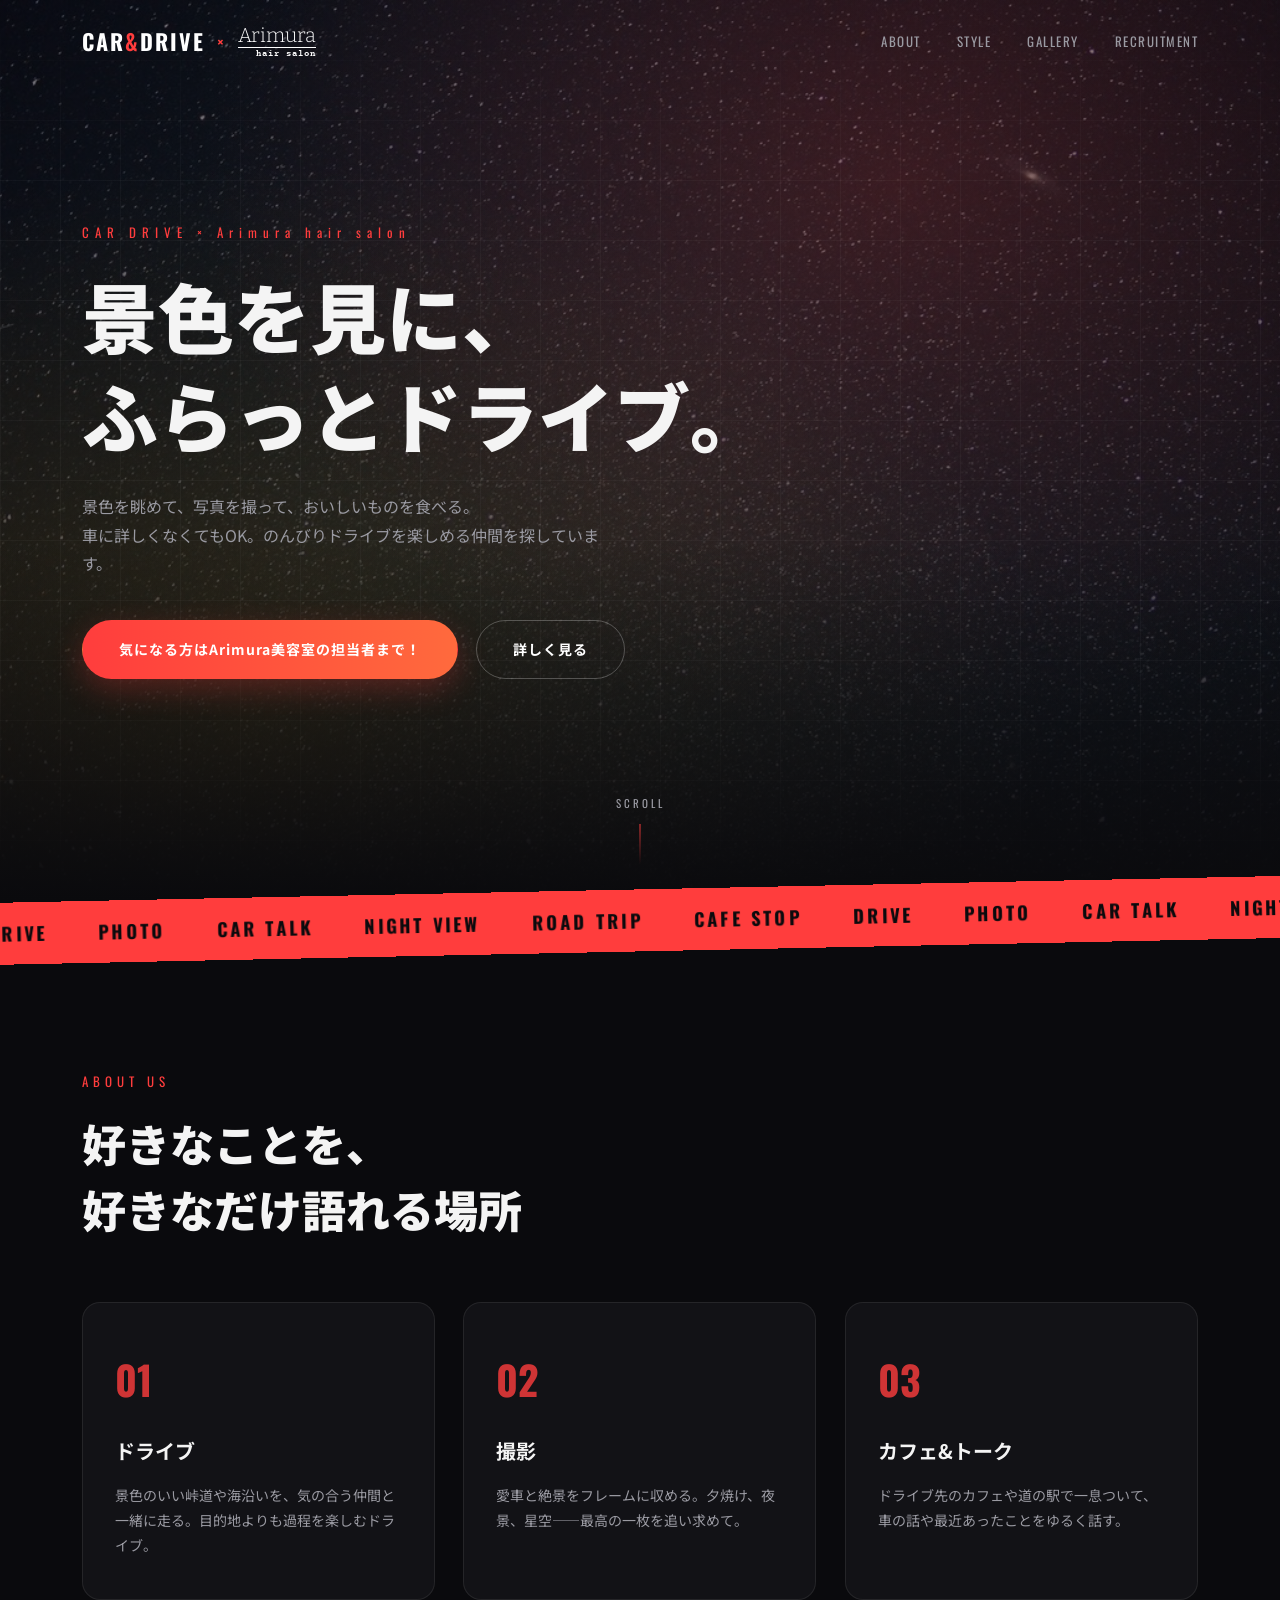
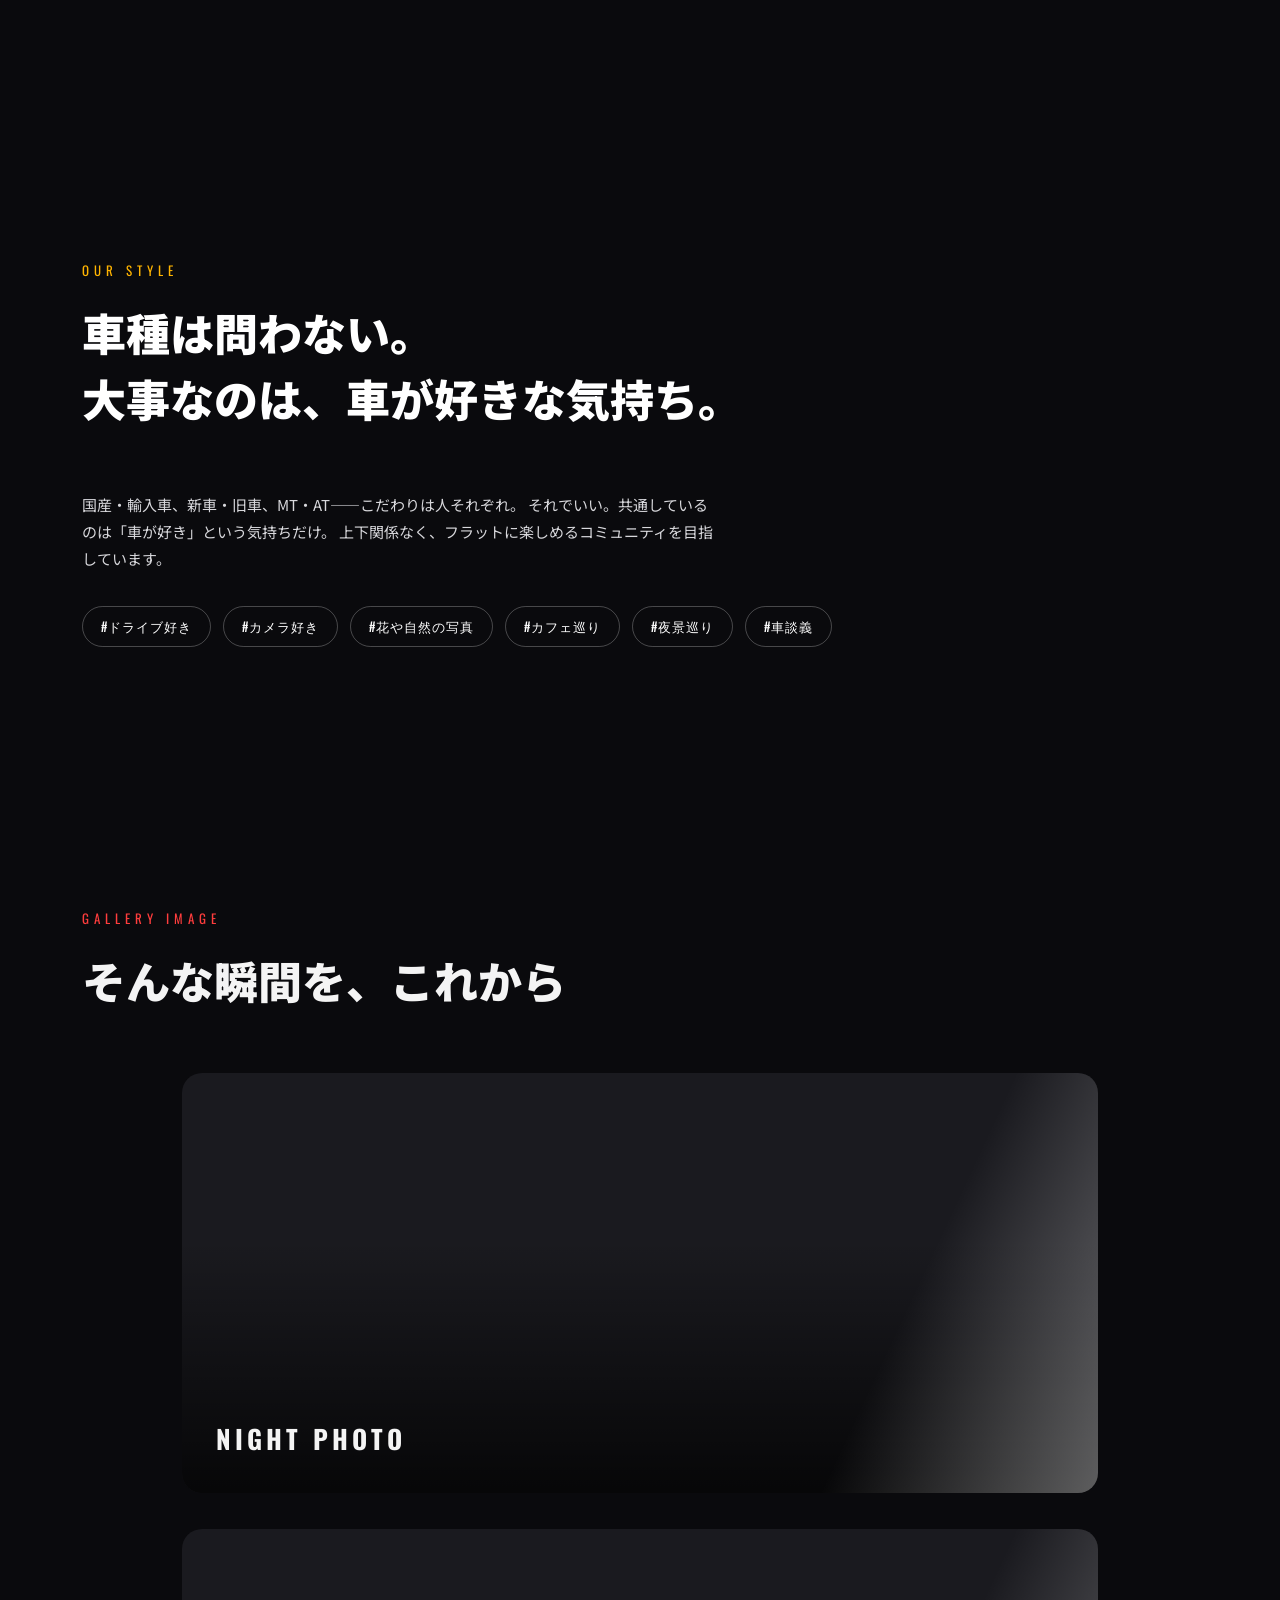
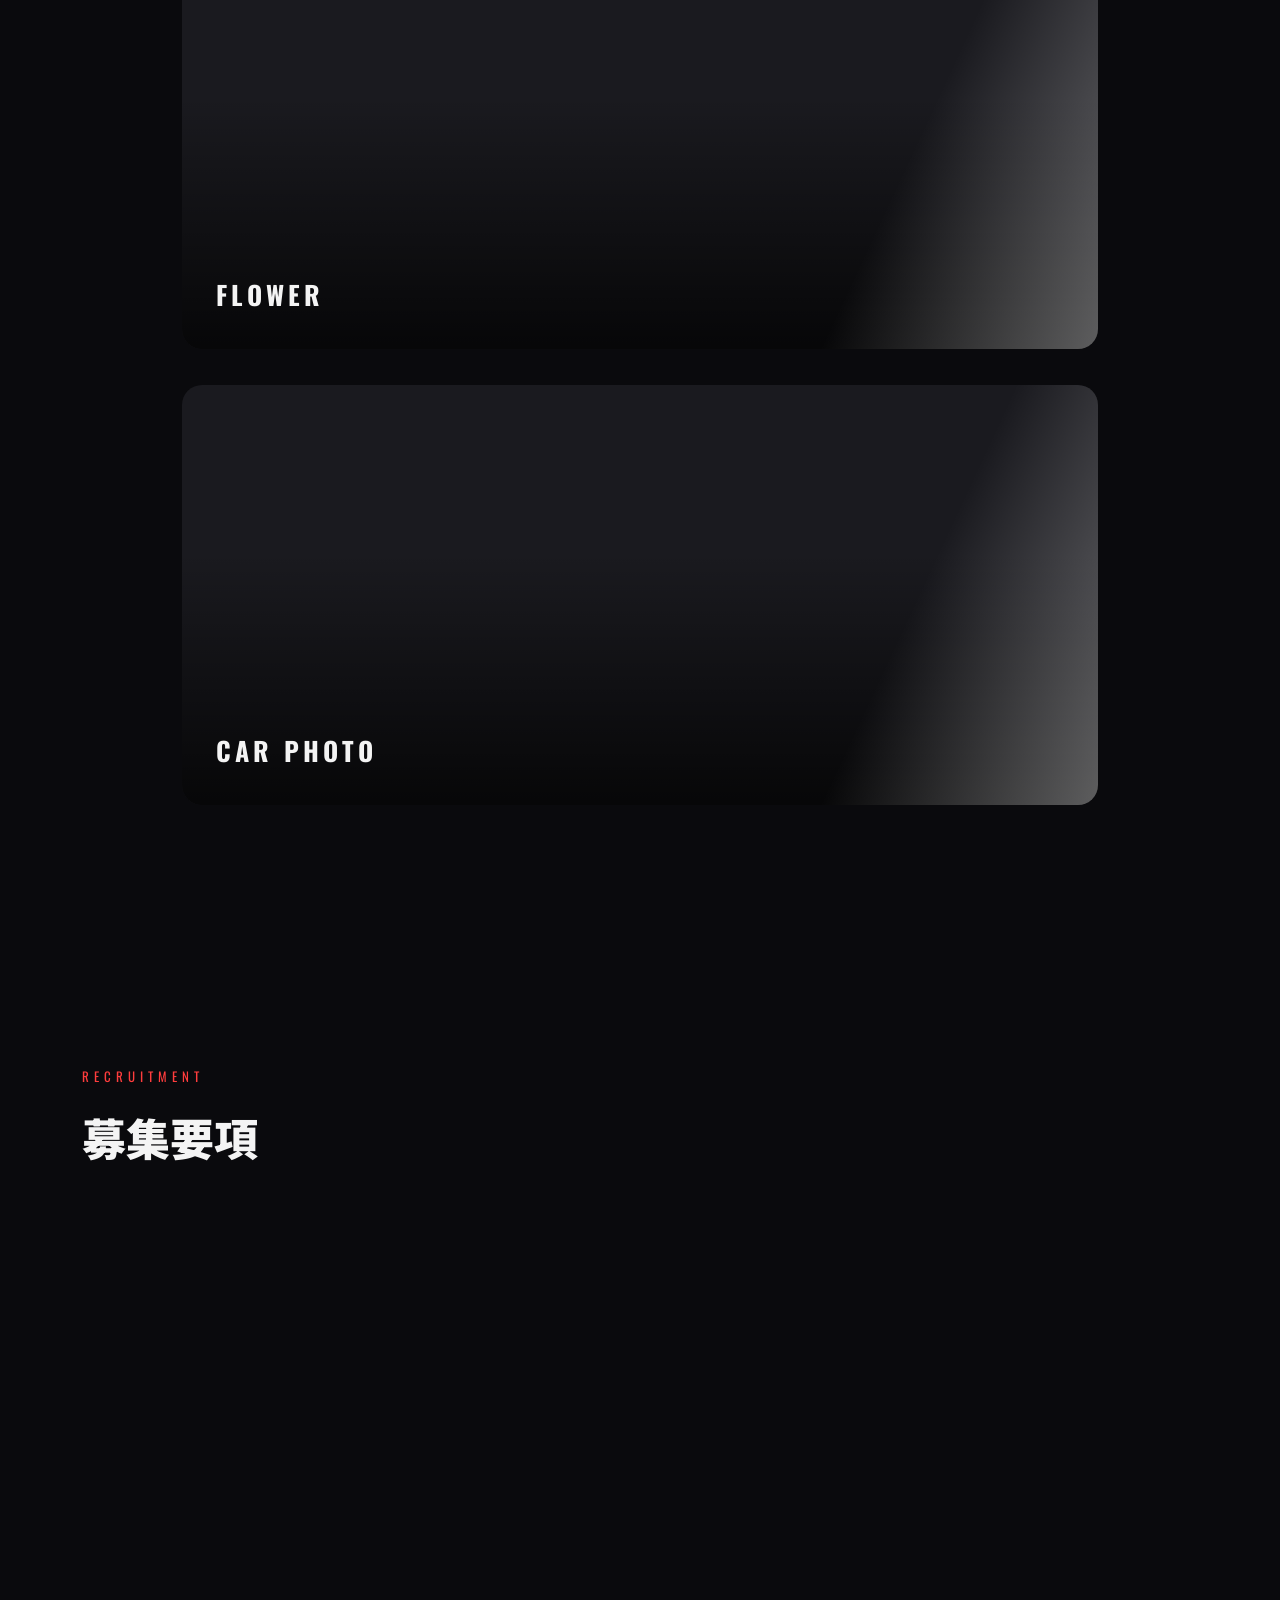
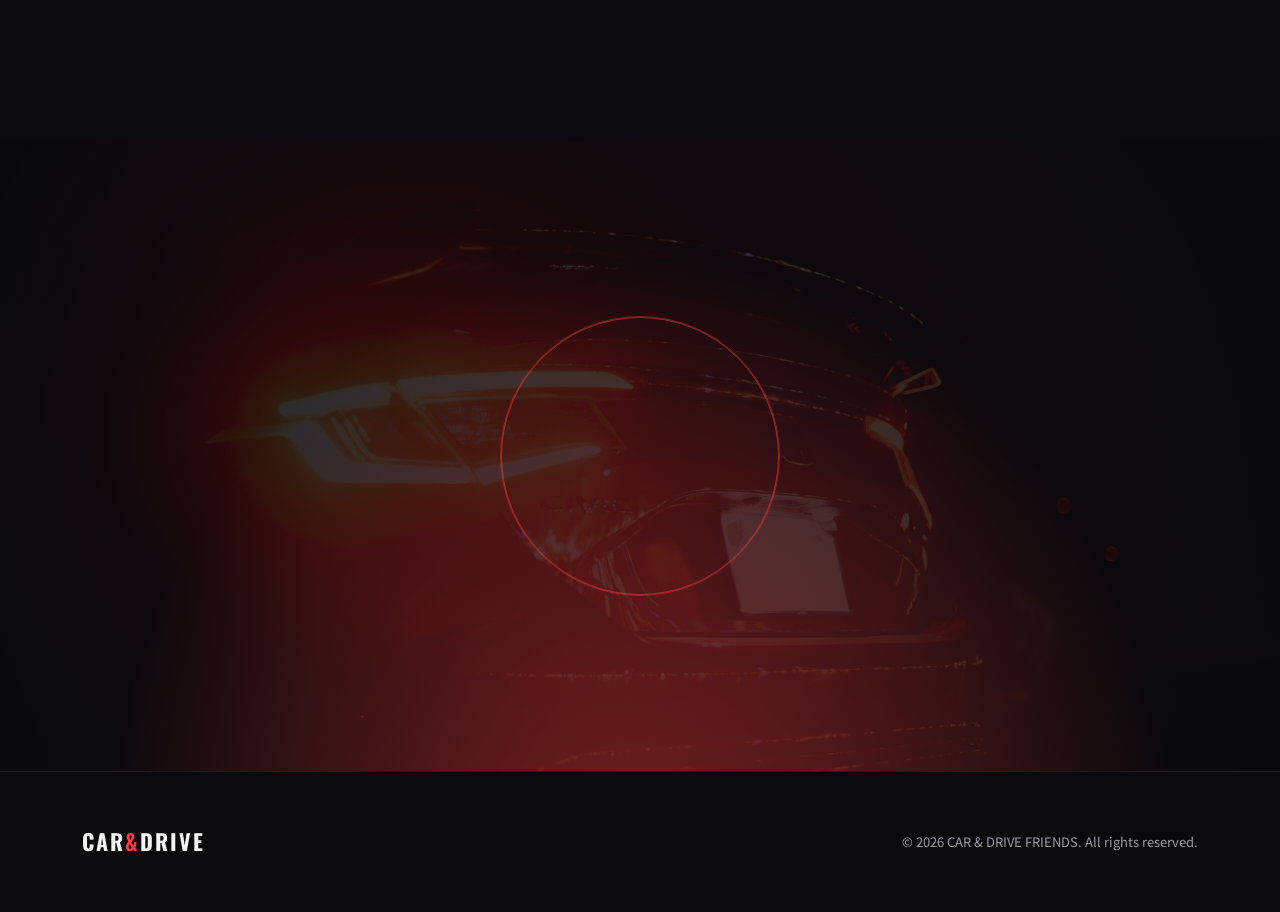
==== main.html @ ad67aaf5 "初回公開: 車好き・ドライブ好き募集サイト" ====
<!DOCTYPE html>
<html lang="ja">
<head>
<meta charset="UTF-8">
<meta name="viewport" content="width=device-width, initial-scale=1.0">
<title>CAR & DRIVE FRIENDS | 車好き・ドライブ好き募集</title>
<link rel="preconnect" href="https://fonts.googleapis.com">
<link href="https://fonts.googleapis.com/css2?family=Oswald:wght@400;600;700&family=Noto+Sans+JP:wght@400;500;700;900&family=Bitter:wght@300;400&family=Courier+Prime&display=swap" rel="stylesheet">
<link rel="stylesheet" href="style.css">
</head>
<body>

<!-- スクロール進捗バー -->
<div class="scroll-progress" id="scrollProgress"></div>

<!-- カーソルグロー -->
<div class="cursor-glow" id="cursorGlow"></div>

<!-- ローディング -->
<div class="loader" id="loader">
  <div class="collab">
    <div class="collab-car">CAR<span>&</span>DRIVE</div>
    <div class="collab-x">×</div>
    <div class="arimura-logo">
      <div class="arimura-name">Arimura</div>
      <div class="arimura-line"></div>
      <div class="arimura-sub">hair salon</div>
    </div>
  </div>
</div>

<!-- ヘッダー -->
<header class="header" id="header">
  <div class="header-inner">
    <a href="#top" class="logo header-logo">
      <span class="hl-car">CAR<span>&</span>DRIVE</span>
      <span class="hl-x">×</span>
      <span class="mini-arimura"><b>Arimura</b><i></i><em>hair salon</em></span>
    </a>
    <nav class="nav">
      <a href="#about">ABOUT</a>
      <a href="#style">STYLE</a>
      <a href="#gallery">GALLERY</a>
      <a href="#requirement">RECRUITMENT</a>
    </nav>
    <button class="burger" id="burger" aria-label="menu">
      <span></span><span></span><span></span>
    </button>
  </div>
</header>

<!-- モバイルメニュー -->
<div class="mobile-menu" id="mobileMenu">
  <a href="#about">ABOUT</a>
  <a href="#style">STYLE</a>
  <a href="#gallery">GALLERY</a>
  <a href="#requirement">RECRUITMENT</a>
</div>

<!-- ヒーロー -->
<section class="hero" id="top">
  <div class="hero-bg"></div>
  <div class="hero-overlay"></div>
  <div class="hero-grid"></div>
  <div class="hero-content">
    <p class="hero-kicker" data-aos>CAR DRIVE × Arimura hair salon</p>
    <h1 class="hero-title" data-aos>
      <span class="line"><span class="char">景</span><span class="char">色</span><span class="char">を</span><span class="char">見</span><span class="char">に</span><span class="char">、</span></span>
      <span class="line"><span class="char">ふ</span><span class="char">ら</span><span class="char">っ</span><span class="char">と</span><span class="char">ド</span><span class="char">ラ</span><span class="char">イ</span><span class="char">ブ</span><span class="char">。</span></span>
    </h1>
    <p class="hero-sub" data-aos>
      景色を眺めて、写真を撮って、おいしいものを食べる。<br>
      車に詳しくなくてもOK。のんびりドライブを楽しめる仲間を探しています。
    </p>
    <div class="hero-cta" data-aos>
      <a href="#contact" class="btn btn-primary">気になる方はArimura美容室の担当者まで！</a>
      <a href="#about" class="btn btn-outline">詳しく見る</a>
    </div>
  </div>
  <div class="scroll-down">
    <span>SCROLL</span>
    <div class="scroll-line"></div>
  </div>
</section>

<!-- マーキー -->
<div class="marquee">
  <div class="marquee-track">
    <span>DRIVE</span><span>PHOTO</span><span>CAR TALK</span><span>NIGHT VIEW</span><span>ROAD TRIP</span><span>CAFE STOP</span>
    <span>DRIVE</span><span>PHOTO</span><span>CAR TALK</span><span>NIGHT VIEW</span><span>ROAD TRIP</span><span>CAFE STOP</span>
  </div>
</div>

<!-- ABOUT -->
<section class="about" id="about">
  <div class="container">
    <p class="section-kicker" data-aos>ABOUT US</p>
    <h2 class="section-title" data-aos>好きなことを、<br>好きなだけ語れる場所</h2>
    <div class="about-grid">
      <div class="about-card" data-aos>
        <div class="about-num">01</div>
        <h3>ドライブ</h3>
        <p>景色のいい峠道や海沿いを、気の合う仲間と一緒に走る。目的地よりも過程を楽しむドライブ。</p>
      </div>
      <div class="about-card" data-aos>
        <div class="about-num">02</div>
        <h3>撮影</h3>
        <p>愛車と絶景をフレームに収める。夕焼け、夜景、星空——最高の一枚を追い求めて。</p>
      </div>
      <div class="about-card" data-aos>
        <div class="about-num">03</div>
        <h3>カフェ&トーク</h3>
        <p>ドライブ先のカフェや道の駅で一息ついて、車の話や最近あったことをゆるく話す。</p>
      </div>
    </div>
  </div>
</section>

<!-- STYLE / 動画風セクション -->
<section class="style-section" id="style">
  <div class="style-overlay"></div>
  <div class="container style-content">
    <p class="section-kicker light" data-aos>OUR STYLE</p>
    <h2 class="section-title light" data-aos>車種は問わない。<br>大事なのは、車が好きな気持ち。</h2>
    <p class="style-text" data-aos>
      国産・輸入車、新車・旧車、MT・AT——こだわりは人それぞれ。
      それでいい。共通しているのは「車が好き」という気持ちだけ。
      上下関係なく、フラットに楽しめるコミュニティを目指しています。
    </p>
    <div class="style-tags" data-aos>
      <span>#ドライブ好き</span>
      <span>#カメラ好き</span>
      <span>#花や自然の写真</span>
      <span>#カフェ巡り</span>
      <span>#夜景巡り</span>
      <span>#車談義</span>
    </div>
  </div>
</section>

<!-- GALLERY -->
<section class="gallery" id="gallery">
  <div class="container">
    <p class="section-kicker" data-aos>GALLERY IMAGE</p>
    <h2 class="section-title" data-aos>そんな瞬間を、これから</h2>
  </div>
  <div class="gallery-grid" id="galleryGrid">
    <div class="gallery-item g2 photo-slide" data-aos
      data-full-list="images/gallery-2-1.jpg,images/gallery-2-2.jpg,images/gallery-2-3.jpg,images/gallery-2-4.jpg,images/gallery-2-5.jpg,images/gallery-2-6.jpg,images/gallery-2-7.jpg,images/gallery-2-8.jpg">
      <div class="flower-slide-img" style="background-image:url('images/gallery-2-1.jpg')"></div>
      <div class="flower-slide-img" style="background-image:url('images/gallery-2-2.jpg')"></div>
      <div class="flower-slide-img" style="background-image:url('images/gallery-2-3.jpg')"></div>
      <div class="flower-slide-img" style="background-image:url('images/gallery-2-4.jpg')"></div>
      <div class="flower-slide-img" style="background-image:url('images/gallery-2-5.jpg')"></div>
      <div class="flower-slide-img" style="background-image:url('images/gallery-2-6.jpg')"></div>
      <div class="flower-slide-img" style="background-image:url('images/gallery-2-7.jpg')"></div>
      <div class="flower-slide-img" style="background-image:url('images/gallery-2-8.jpg')"></div>
      <div class="shine-sweep"></div>
      <span>NIGHT PHOTO</span>
      <em class="tap-hint">タップで拡大</em>
    </div>
    <div class="gallery-item g4 flower-slide" data-aos
      data-full-list="images/gallery-4-1.jpg,images/gallery-4-2.jpg,images/gallery-4-3.jpg,images/gallery-4-4.jpg,images/gallery-4-5.jpg,images/gallery-4-6.jpg,images/gallery-4-7.jpg,images/gallery-4-8.jpg">
      <div class="flower-slide-img" style="background-image:url('images/gallery-4-1.jpg')"></div>
      <div class="flower-slide-img" style="background-image:url('images/gallery-4-2.jpg')"></div>
      <div class="flower-slide-img" style="background-image:url('images/gallery-4-3.jpg')"></div>
      <div class="flower-slide-img" style="background-image:url('images/gallery-4-4.jpg')"></div>
      <div class="flower-slide-img" style="background-image:url('images/gallery-4-5.jpg')"></div>
      <div class="flower-slide-img" style="background-image:url('images/gallery-4-6.jpg')"></div>
      <div class="flower-slide-img" style="background-image:url('images/gallery-4-7.jpg')"></div>
      <div class="flower-slide-img" style="background-image:url('images/gallery-4-8.jpg')"></div>
      <div class="shine-sweep"></div>
      <span>FLOWER</span>
      <em class="tap-hint">タップで拡大</em>
    </div>
    <div class="gallery-item g7 photo-slide" data-aos
      data-full-list="images/gallery-7-1.jpg,images/gallery-7-2.jpg,images/gallery-7-3.jpg,images/gallery-7-4.jpg,images/gallery-7-5.jpg,images/gallery-7-6.jpg,images/gallery-7-7.jpg,images/gallery-7-8.jpg">
      <div class="flower-slide-img" style="background-image:url('images/gallery-7-1.jpg')"></div>
      <div class="flower-slide-img" style="background-image:url('images/gallery-7-2.jpg')"></div>
      <div class="flower-slide-img" style="background-image:url('images/gallery-7-3.jpg')"></div>
      <div class="flower-slide-img" style="background-image:url('images/gallery-7-4.jpg')"></div>
      <div class="flower-slide-img" style="background-image:url('images/gallery-7-5.jpg')"></div>
      <div class="flower-slide-img" style="background-image:url('images/gallery-7-6.jpg')"></div>
      <div class="flower-slide-img" style="background-image:url('images/gallery-7-7.jpg')"></div>
      <div class="flower-slide-img" style="background-image:url('images/gallery-7-8.jpg')"></div>
      <div class="shine-sweep"></div>
      <span>CAR PHOTO</span>
      <em class="tap-hint">タップで拡大</em>
    </div>
  </div>
</section>

<!-- ライトボックス -->
<div class="lightbox" id="lightbox">
  <button class="lightbox-close" id="lightboxClose" aria-label="閉じる">&times;</button>
  <button class="lightbox-nav lightbox-prev" id="lightboxPrev" aria-label="前へ">&#8249;</button>
  <img class="lightbox-img" id="lightboxImg" src="" alt="">
  <button class="lightbox-nav lightbox-next" id="lightboxNext" aria-label="次へ">&#8250;</button>
</div>

<!-- MEMBER / 募集要項 -->
<section class="requirement" id="requirement">
  <div class="container">
    <p class="section-kicker" data-aos>RECRUITMENT</p>
    <h2 class="section-title" data-aos>募集要項</h2>
    <div class="req-table" data-aos>
      <div class="req-row">
        <div class="req-label">対象</div>
        <div class="req-value">20代の男女（車好き・写真好き・ドライブ好き大歓迎）</div>
      </div>
      <div class="req-row">
        <div class="req-label">車種</div>
        <div class="req-value">不問。所有していない方の見学参加も歓迎</div>
      </div>
      <div class="req-row">
        <div class="req-label">活動内容</div>
        <div class="req-value">ドライブ / 撮影会 / カフェ巡り・オフ会 / 車談義</div>
      </div>
      <div class="req-row">
        <div class="req-label">頻度</div>
        <div class="req-value">月1〜2回程度（週末中心）</div>
      </div>
      <div class="req-row">
        <div class="req-label">条件</div>
        <div class="req-value">安全運転を心がけられる方 / マナーを守れる方</div>
      </div>
    </div>
  </div>
</section>

<!-- CONTACT -->
<section class="contact" id="contact">
  <div class="contact-glow-ring"></div>
  <div class="container contact-inner">
    <h2 class="contact-finale" data-aos>
      <span>一緒に</span><span class="shine">走り出そう</span>
    </h2>
    <p class="contact-sub" data-aos>ご応募・ご質問は、担当者までお気軽にご連絡ください。</p>
  </div>
</section>

<footer class="footer">
  <div class="container footer-inner">
    <a href="#top" class="logo">CAR<span>&</span>DRIVE</a>
    <p>&copy; 2026 CAR & DRIVE FRIENDS. All rights reserved.</p>
  </div>
</footer>

<a href="#top" class="to-top" id="toTop">↑</a>

<script src="script.js"></script>
</body>
</html>
---- style.css ----
/* =========================================
   CAR & CAMP FRIENDS - Stylish Recruitment Page
========================================= */
:root {
  --bg: #0a0a0d;
  --bg-soft: #121216;
  --accent: #ff3d3d;
  --accent2: #ffb400;
  --text: #f4f4f4;
  --text-dim: #9a9aa2;
  --line: rgba(255,255,255,0.08);
  --ff-en: 'Oswald', sans-serif;
  --ff-jp: 'Noto Sans JP', sans-serif;
}

* { margin: 0; padding: 0; box-sizing: border-box; }

html { scroll-behavior: smooth; }

body {
  background: var(--bg);
  color: var(--text);
  font-family: var(--ff-jp);
  line-height: 1.8;
  overflow-x: hidden;
}

a { text-decoration: none; color: inherit; }
ul { list-style: none; }

/* スクロール進捗バー */
.scroll-progress {
  position: fixed;
  top: 0; left: 0;
  height: 3px;
  width: 0%;
  background: linear-gradient(90deg, var(--accent), var(--accent2));
  z-index: 10000;
  transition: width .1s linear;
  box-shadow: 0 0 12px rgba(255,61,61,.7);
}

/* カーソル追従グロー */
.cursor-glow {
  position: fixed;
  top: 0; left: 0;
  width: 420px; height: 420px;
  border-radius: 50%;
  background: radial-gradient(circle, rgba(255,61,61,.12), transparent 70%);
  transform: translate(-50%, -50%);
  pointer-events: none;
  z-index: 1;
  transition: opacity .3s ease;
  opacity: 0;
}
.cursor-glow.active { opacity: 1; }
@media (hover: none), (max-width: 760px) { .cursor-glow { display: none; } }

.container {
  max-width: 1180px;
  margin: 0 auto;
  padding: 0 32px;
}

/* ===== LOADER ===== */
.loader {
  position: fixed;
  inset: 0;
  background: var(--bg);
  z-index: 9999;
  display: flex;
  align-items: center;
  justify-content: center;
  transition: opacity .6s ease, visibility .6s ease;
}
.loader.hide { opacity: 0; visibility: hidden; }
.loader-text {
  font-family: var(--ff-en);
  font-size: 14px;
  letter-spacing: 6px;
  color: var(--accent);
  animation: pulse 1s infinite ease-in-out;
}
@keyframes pulse { 50% { opacity: .3; } }

/* ===== COLLAB LOADER / Arimura LOGO ===== */
.collab {
  display: flex;
  flex-direction: column;
  align-items: center;
  gap: 18px;
  text-align: center;
}
.collab-car {
  font-family: var(--ff-en);
  font-weight: 700;
  font-size: clamp(22px, 5vw, 34px);
  letter-spacing: 8px;
  color: #fff;
  opacity: 0;
  animation: collabIn .9s .2s forwards ease-out;
}
.collab-car span { color: var(--accent); margin: 0 4px; }
.collab-x {
  font-family: var(--ff-en);
  font-size: 28px;
  color: var(--accent);
  opacity: 0;
  transform: rotate(-90deg);
  animation: collabX .8s .8s forwards ease-out;
}
.arimura-logo {
  display: inline-block;
  color: #fff;
  opacity: 0;
  animation: collabIn 1s 1.3s forwards ease-out;
}
.arimura-name {
  font-family: 'Bitter', 'Rockwell', Georgia, serif;
  font-weight: 300;
  font-size: clamp(56px, 13vw, 104px);
  line-height: 1;
  letter-spacing: 1px;
  text-align: left;
}
.arimura-line {
  height: 3px;
  background: #fff;
  margin: 8px 0 6px;
  transform-origin: left;
  transform: scaleX(0);
  animation: lineGrow .8s 1.8s forwards ease-out;
}
.arimura-sub {
  font-family: 'Courier Prime', 'Courier New', monospace;
  font-size: clamp(20px, 5vw, 38px);
  letter-spacing: 3px;
  text-align: right;
  padding-right: 4px;
}
@keyframes collabIn { from { opacity: 0; transform: translateY(14px); } to { opacity: 1; transform: none; } }
@keyframes collabX { to { opacity: 1; transform: rotate(0); } }
@keyframes lineGrow { to { transform: scaleX(1); } }

/* ===== HEADER LOGO (collab) ===== */
.header-logo { display: flex; align-items: center; gap: 12px; }
.header-logo .hl-car { color: #fff; }
.header-logo .hl-car span { color: var(--accent); }
.header-logo .mini-arimura { color: #fff; }
.hl-x { color: var(--accent); font-size: 14px; }
.mini-arimura {
  display: inline-flex;
  flex-direction: column;
  color: #fff;
  line-height: 1;
}
.mini-arimura b {
  font-family: 'Bitter', Georgia, serif;
  font-weight: 300;
  font-size: 20px;
  letter-spacing: 0;
}
.mini-arimura i { display: block; height: 1px; background: #fff; margin: 2px 0; }
.mini-arimura em {
  font-family: 'Courier Prime', 'Courier New', monospace;
  font-style: normal;
  font-size: 9px;
  letter-spacing: 1px;
  text-align: right;
}
@media (max-width: 480px) {
  .header-logo { gap: 8px; }
  .hl-car { font-size: 16px; }
  .mini-arimura b { font-size: 16px; }
  .mini-arimura em { font-size: 7px; }
}

/* ===== HEADER ===== */
.header {
  position: fixed;
  top: 0; left: 0; right: 0;
  z-index: 100;
  padding: 22px 0;
  transition: background .4s ease, padding .4s ease, backdrop-filter .4s ease;
}
.header.scrolled {
  background: rgba(10,10,13,0.85);
  backdrop-filter: blur(10px);
  padding: 14px 0;
  border-bottom: 1px solid var(--line);
}
.header-inner {
  max-width: 1180px;
  margin: 0 auto;
  padding: 0 32px;
  display: flex;
  align-items: center;
  justify-content: space-between;
}
.logo {
  font-family: var(--ff-en);
  font-weight: 700;
  font-size: 22px;
  letter-spacing: 2px;
}
.logo span { color: var(--accent); }

.nav { display: flex; align-items: center; gap: 36px; }
.nav a {
  font-size: 13px;
  font-family: var(--ff-en);
  letter-spacing: 1.5px;
  color: var(--text-dim);
  position: relative;
  transition: color .3s;
}
.nav a:not(.nav-cta)::after {
  content: '';
  position: absolute;
  left: 0; bottom: -6px;
  width: 0; height: 1px;
  background: var(--accent);
  transition: width .3s;
}
.nav a:not(.nav-cta):hover { color: var(--text); }
.nav a:not(.nav-cta):hover::after { width: 100%; }

.nav-cta {
  background: var(--accent);
  color: #fff !important;
  padding: 10px 22px;
  border-radius: 30px;
  font-weight: 600;
  transition: transform .3s, box-shadow .3s;
}
.nav-cta:hover { transform: translateY(-2px); box-shadow: 0 8px 20px rgba(255,61,61,.4); }

.burger { display: none; flex-direction: column; gap: 5px; background: none; border: none; cursor: pointer; z-index: 200; }
.burger span { width: 26px; height: 2px; background: #fff; transition: .3s; }
.burger.active span:nth-child(1){ transform: translateY(7px) rotate(45deg); }
.burger.active span:nth-child(2){ opacity: 0; }
.burger.active span:nth-child(3){ transform: translateY(-7px) rotate(-45deg); }

.mobile-menu {
  position: fixed;
  top: 0; right: -100%;
  width: 78%; max-width: 340px; height: 100vh;
  background: #0e0e12;
  z-index: 150;
  display: flex; flex-direction: column;
  align-items: flex-start;
  justify-content: center;
  gap: 28px;
  padding: 0 40px;
  transition: right .45s cubic-bezier(.77,0,.18,1);
  border-left: 1px solid var(--line);
}
.mobile-menu.open { right: 0; }
.mobile-menu a { font-family: var(--ff-en); font-size: 18px; letter-spacing: 2px; color: var(--text-dim); }
.mobile-menu .nav-cta { background: var(--accent); color: #fff; padding: 12px 24px; border-radius: 30px; }

/* ===== HERO ===== */
.hero {
  position: relative;
  min-height: 100vh;
  display: flex;
  align-items: center;
  overflow: hidden;
}
.hero-bg {
  position: absolute; inset: 0;
  background-image:
    radial-gradient(ellipse at 70% 20%, rgba(255,61,61,.18), transparent 55%),
    radial-gradient(ellipse at 20% 80%, rgba(255,180,0,.12), transparent 55%),
    linear-gradient(180deg, rgba(10,10,13,.55) 0%, rgba(17,17,20,.75) 100%),
    url('images/hero-stars.jpg');
  background-repeat: no-repeat;
  background-size: cover, cover, cover, cover;
  background-position: center, center, center, center;
}
.hero-grid {
  position: absolute; inset: 0;
  background-image:
    linear-gradient(rgba(255,255,255,.03) 1px, transparent 1px),
    linear-gradient(90deg, rgba(255,255,255,.03) 1px, transparent 1px);
  background-size: 60px 60px;
  mask-image: linear-gradient(180deg, transparent, #000 20%, #000 70%, transparent);
}
.hero-overlay {
  position: absolute; bottom: 0; left: 0; right: 0; height: 40%;
  background: linear-gradient(0deg, var(--bg), transparent);
}
.hero-content {
  position: relative; z-index: 2;
  max-width: 1180px; margin: 0 auto; padding: 0 32px;
  width: 100%;
}
.hero-kicker {
  font-family: var(--ff-en);
  color: var(--accent);
  letter-spacing: 6px;
  font-size: 13px;
  margin-bottom: 22px;
}
.hero-title {
  font-size: clamp(38px, 6vw, 76px);
  font-weight: 900;
  line-height: 1.3;
  margin-bottom: 28px;
}
.hero-title .line { display: block; overflow: hidden; }
.hero-title .char {
  display: inline-block;
  opacity: 0;
  transform: translateY(60px) rotate(6deg);
  animation: charIn .7s cubic-bezier(.2,.9,.25,1) forwards;
}
@keyframes charIn { to { opacity: 1; transform: translateY(0) rotate(0); } }
.hero-sub {
  color: var(--text-dim);
  font-size: 16px;
  max-width: 520px;
  margin-bottom: 42px;
}
.hero-cta { display: flex; gap: 18px; flex-wrap: wrap; }

.btn {
  position: relative;
  overflow: hidden;
  display: inline-flex;
  align-items: center;
  justify-content: center;
  padding: 16px 36px;
  border-radius: 40px;
  font-weight: 700;
  font-size: 14px;
  letter-spacing: 1px;
  transition: transform .3s, box-shadow .3s, background .3s, color .3s;
  border: 1px solid transparent;
  cursor: pointer;
}
.btn::before {
  content: '';
  position: absolute;
  top: 0; left: -120%;
  width: 60%; height: 100%;
  background: linear-gradient(120deg, transparent, rgba(255,255,255,.5), transparent);
  transform: skewX(-20deg);
  transition: left .6s ease;
}
.btn:hover::before { left: 140%; }
.btn-primary {
  background: linear-gradient(90deg, var(--accent), #ff6a3d);
  color: #fff;
  box-shadow: 0 10px 30px rgba(255,61,61,.25);
}
.btn-primary:hover { transform: translateY(-3px); box-shadow: 0 14px 34px rgba(255,61,61,.4); }
.btn-outline {
  border-color: rgba(255,255,255,.25);
  color: #fff;
}
.btn-outline:hover { background: rgba(255,255,255,.08); transform: translateY(-3px); }

.scroll-down {
  position: absolute; bottom: 36px; left: 50%; transform: translateX(-50%);
  display: flex; flex-direction: column; align-items: center; gap: 10px;
  color: var(--text-dim);
  font-family: var(--ff-en); font-size: 11px; letter-spacing: 3px;
}
.scroll-line { width: 1px; height: 40px; background: linear-gradient(180deg, var(--accent), transparent); animation: scrollMove 1.6s infinite; }
@keyframes scrollMove { 0%{ transform: scaleY(0); transform-origin: top;} 50%{ transform: scaleY(1); transform-origin: top;} 51%{transform-origin: bottom;} 100%{ transform: scaleY(0); transform-origin: bottom;} }

/* ===== MARQUEE ===== */
.marquee {
  background: var(--accent);
  padding: 14px 0;
  overflow: hidden;
  white-space: nowrap;
  transform: rotate(-1.2deg) scale(1.02);
  margin: -10px 0;
  position: relative;
  z-index: 3;
}
.marquee-track { display: inline-flex; gap: 50px; animation: marquee 22s linear infinite; }
.marquee-track span {
  font-family: var(--ff-en);
  font-weight: 700;
  font-size: 18px;
  letter-spacing: 3px;
  color: #0a0a0d;
}
@keyframes marquee { from { transform: translateX(0);} to { transform: translateX(-50%);} }

/* ===== SECTION COMMON ===== */
section { padding: 130px 0; position: relative; }
.section-kicker {
  font-family: var(--ff-en);
  color: var(--accent);
  letter-spacing: 5px;
  font-size: 13px;
  margin-bottom: 16px;
}
.section-kicker.light { color: var(--accent2); }
.section-title {
  position: relative;
  display: inline-block;
  font-size: clamp(28px, 4vw, 44px);
  font-weight: 900;
  margin-bottom: 60px;
  line-height: 1.5;
}
.section-title::after {
  content: '';
  position: absolute;
  left: 0; bottom: 8px;
  height: 4px;
  width: 100%;
  background: linear-gradient(90deg, var(--accent), var(--accent2));
  transform: scaleX(0);
  transform-origin: left;
  transition: transform 1s cubic-bezier(.2,.8,.2,1);
}
[data-aos].aos-in .section-title::after { transform: scaleX(1); }
.section-title.light { color: #fff; }

/* ===== ABOUT ===== */
.about {
  position: relative;
  background-image:
    linear-gradient(180deg, rgba(10,10,13,.88) 0%, rgba(10,10,13,.94) 100%),
    url('images/about-bg.jpg');
  background-size: cover;
  background-position: center;
  background-attachment: fixed;
}
@media (max-width: 900px) {
  .about { background-attachment: scroll; }
}
.about-grid {
  display: grid;
  grid-template-columns: repeat(3, 1fr);
  gap: 28px;
}
.about-card {
  background: var(--bg-soft);
  border: 1px solid var(--line);
  border-radius: 18px;
  padding: 40px 32px;
  transition: transform .4s ease, border-color .4s ease, box-shadow .4s ease;
  transform: perspective(800px) rotateX(var(--ry, 0deg)) rotateY(var(--rx, 0deg));
  will-change: transform;
}
.about-card:hover {
  border-color: var(--accent);
  box-shadow: 0 20px 50px rgba(255,61,61,.18);
}
.about-num {
  font-family: var(--ff-en);
  font-size: 40px;
  font-weight: 700;
  color: var(--accent);
  margin-bottom: 18px;
  opacity: .8;
}
.about-card h3 { font-size: 20px; margin-bottom: 14px; }
.about-card p { color: var(--text-dim); font-size: 14px; }

/* ===== STYLE SECTION ===== */
.style-section {
  background:
    linear-gradient(rgba(10,10,13,.75), rgba(10,10,13,.9)),
    url('images/style-bg.jpg');
  background-size: cover;
  background-position: center;
  background-attachment: fixed;
  color: #fff;
}
@media (max-width: 900px) {
  .style-section { background-attachment: scroll; }
}
.style-text { max-width: 640px; color: #d8d8dc; font-size: 15px; margin-bottom: 34px; }
.style-tags { display: flex; flex-wrap: wrap; gap: 12px; }
.style-tags span {
  border: 1px solid rgba(255,255,255,.25);
  padding: 8px 18px;
  border-radius: 30px;
  font-size: 13px;
  font-family: var(--ff-en);
  letter-spacing: 1px;
}

/* ===== GALLERY ===== */
.gallery-grid {
  display: flex;
  flex-direction: column;
  gap: 36px;
  max-width: 980px;
  margin: 0 auto;
  padding: 0 32px;
}
.gallery-item {
  position: relative;
  border-radius: 20px;
  overflow: hidden;
  display: flex;
  align-items: flex-end;
  padding: 30px 34px;
  background-size: cover;
  background-position: center;
  height: 420px;
  cursor: pointer;
  opacity: 0;
  transform: translateY(60px) scale(.94);
  filter: blur(6px);
  transition: transform 1s cubic-bezier(.2,.8,.2,1), opacity 1s ease, filter 1s ease, box-shadow .5s ease;
  box-shadow: 0 0 0 rgba(255,61,61,0);
}
.gallery-item.aos-in {
  opacity: 1;
  transform: translateY(0) scale(1);
  filter: blur(0);
}
.gallery-item:hover {
  box-shadow: 0 25px 60px rgba(255,61,61,.35);
}
.gallery-item:hover .flower-slide-img,
.gallery-item:hover .gallery-item-bg { transform: scale(1.08); }

/* 回転するグラデーション枘 */
.gallery-item::before {
  content: '';
  position: absolute;
  inset: -2px;
  z-index: 0;
  border-radius: 20px;
  padding: 2px;
  background: conic-gradient(from 0deg, var(--accent), var(--accent2), transparent 40%, var(--accent));
  -webkit-mask: linear-gradient(#000 0 0) content-box, linear-gradient(#000 0 0);
  mask: linear-gradient(#000 0 0) content-box, linear-gradient(#000 0 0);
  -webkit-mask-composite: xor;
  mask-composite: exclude;
  opacity: 0;
  transition: opacity .5s ease;
  animation: rotateBorder 6s linear infinite;
}
.gallery-item:hover::before { opacity: 1; }
@keyframes rotateBorder { to { --a: 360deg; transform: rotate(360deg); } }

/* シャインスイープ */
.gallery-item .shine-sweep {
  position: absolute; inset: 0;
  z-index: 2;
  background: linear-gradient(115deg, transparent 40%, rgba(255,255,255,.35) 50%, transparent 60%);
  background-size: 250% 250%;
  background-position: -150% -150%;
  pointer-events: none;
  transition: background-position 1s ease;
}
.gallery-item:hover .shine-sweep { background-position: 150% 150%; }

.tap-hint {
  position: absolute;
  top: 22px; right: 26px;
  z-index: 3;
  font-style: normal;
  font-family: var(--ff-en);
  font-size: 12px;
  letter-spacing: 1px;
  color: #fff;
  background: rgba(0,0,0,.45);
  border: 1px solid rgba(255,255,255,.3);
  padding: 6px 14px;
  border-radius: 20px;
  opacity: 0;
  transform: translateY(-6px);
  transition: opacity .3s ease, transform .3s ease;
  animation: hintPulse 2s ease-in-out infinite;
}
.gallery-item:hover .tap-hint { opacity: 1; transform: none; }
@media (hover: none) {
  .tap-hint { opacity: 1; transform: none; }
}
@keyframes hintPulse { 50% { box-shadow: 0 0 14px rgba(255,61,61,.6); } }
.gallery-item span {
  position: relative; z-index: 3;
  font-family: var(--ff-en);
  letter-spacing: 4px;
  font-size: 26px;
  font-weight: 700;
  transition: transform .4s ease;
}
.gallery-item:hover span { transform: translateX(8px); }
/* 花・ドライブ・車写真などのオートスライド共通スタイル (g2, g4, g7) */
.flower-slide, .photo-slide { background: #1a1a1f; }
.flower-slide::after, .photo-slide::after {
  content: '';
  position: absolute; inset: 0; z-index: 1;
  background: linear-gradient(180deg, transparent 40%, rgba(0,0,0,.75));
}
.flower-slide-img {
  position: absolute; inset: 0;
  background-size: cover;
  background-position: center;
  opacity: 0;
  animation: flowerFade 40s infinite, kenBurns 40s infinite;
  transition: transform .8s ease;
}
.flower-slide-img:nth-child(1) { animation-delay: 0s; }
.flower-slide-img:nth-child(2) { animation-delay: 5s; }
.flower-slide-img:nth-child(3) { animation-delay: 10s; }
.flower-slide-img:nth-child(4) { animation-delay: 15s; }
.flower-slide-img:nth-child(5) { animation-delay: 20s; }
.flower-slide-img:nth-child(6) { animation-delay: 25s; }
.flower-slide-img:nth-child(7) { animation-delay: 30s; }
.flower-slide-img:nth-child(8) { animation-delay: 35s; }
@keyframes flowerFade {
  0% { opacity: 0; }
  2% { opacity: 1; }
  10% { opacity: 1; }
  12.5% { opacity: 0; }
  100% { opacity: 0; }
}
@keyframes kenBurns {
  0% { transform: scale(1); }
  12.5% { transform: scale(1.12); }
  100% { transform: scale(1.12); }
}

/* ===== REQUIREMENT ===== */
.req-table { border-top: 1px solid var(--line); }
.req-row {
  display: grid;
  grid-template-columns: 180px 1fr;
  gap: 24px;
  padding: 24px 0;
  border-bottom: 1px solid var(--line);
}
.req-label {
  font-family: var(--ff-en);
  letter-spacing: 2px;
  color: var(--accent);
  font-weight: 600;
  font-size: 14px;
}
.req-value { color: var(--text-dim); font-size: 15px; }

/* ===== CONTACT / FINALE ===== */
.contact {
  background:
    radial-gradient(ellipse at 50% 120%, rgba(255,61,61,.25), transparent 60%),
    radial-gradient(ellipse at 50% 120%, rgba(255,61,61,.25), transparent 60%),
    linear-gradient(180deg, rgba(10,10,13,.82) 0%, rgba(10,10,13,.9) 100%),
    url('images/contact-bg.jpg'),
    var(--bg-soft);
  background-size: cover, cover, cover, cover;
  background-position: center, center, center, center;
  background-repeat: no-repeat;
  position: relative;
  overflow: hidden;
  text-align: center;
  min-height: 70vh;
  display: flex;
  align-items: center;
}
.contact-inner { position: relative; z-index: 2; margin: 0 auto; }
.contact-sub { color: var(--text-dim); margin-top: 18px; font-size: 16px; }

/* 脈打つリング */
.contact-glow-ring {
  position: absolute;
  top: 50%; left: 50%;
  width: 280px; height: 280px;
  border: 1px solid rgba(255,61,61,.4);
  border-radius: 50%;
  transform: translate(-50%, -50%);
  animation: ringPulse 3.5s ease-out infinite;
}
.contact-glow-ring::before,
.contact-glow-ring::after {
  content: '';
  position: absolute; inset: 0;
  border: 1px solid rgba(255,61,61,.3);
  border-radius: 50%;
  animation: ringPulse 3.5s ease-out infinite;
}
.contact-glow-ring::before { animation-delay: 1.1s; }
.contact-glow-ring::after { animation-delay: 2.2s; }
@keyframes ringPulse {
  0% { transform: translate(-50%, -50%) scale(.3); opacity: .9; }
  100% { transform: translate(-50%, -50%) scale(3.2); opacity: 0; }
}

/* 文字フィナーレ */
.contact-finale {
  font-size: clamp(34px, 6vw, 64px);
  font-weight: 900;
  line-height: 1.4;
  margin-bottom: 4px;
}
.contact-finale span { display: inline-block; }
.contact-finale .shine {
  background: linear-gradient(90deg, var(--accent), var(--accent2), var(--accent));
  background-size: 200% auto;
  -webkit-background-clip: text;
  background-clip: text;
  color: transparent;
  animation: shineMove 3s linear infinite;
}
@keyframes shineMove {
  0% { background-position: 0% center; }
  100% { background-position: 200% center; }
}

@media (max-width: 600px) {
  .contact-glow-ring { width: 180px; height: 180px; }
}

.contact-form { max-width: 720px; }
.form-row { display: grid; grid-template-columns: 1fr 1fr; gap: 20px; }
.form-group { margin-bottom: 22px; }
.form-group label {
  display: block;
  font-size: 13px;
  color: var(--text-dim);
  margin-bottom: 8px;
  letter-spacing: 1px;
}
.form-group input, .form-group select, .form-group textarea {
  width: 100%;
  background: #191a1e;
  border: 1px solid var(--line);
  border-radius: 10px;
  padding: 14px 16px;
  color: #fff;
  font-family: var(--ff-jp);
  font-size: 14px;
  transition: border-color .3s, box-shadow .3s;
}
.form-group input:focus, .form-group select:focus, .form-group textarea:focus {
  outline: none;
  border-color: var(--accent);
  box-shadow: 0 0 0 3px rgba(255,61,61,.15);
}
.form-group textarea { resize: vertical; }
.btn-submit { border: none; width: 100%; margin-top: 10px; }

.form-success {
  display: none;
  margin-top: 28px;
  background: rgba(0,200,120,.1);
  border: 1px solid rgba(0,200,120,.4);
  border-radius: 12px;
  padding: 24px;
  text-align: center;
  color: #6ee7b7;
}
.form-success.show { display: block; animation: fadeIn .5s ease; }

/* ===== FOOTER ===== */
.footer { padding: 50px 0; border-top: 1px solid var(--line); }
.footer-inner { display: flex; justify-content: space-between; align-items: center; flex-wrap: wrap; gap: 16px; }
.footer p { color: var(--text-dim); font-size: 13px; }

.to-top {
  position: fixed;
  bottom: 30px; right: 30px;
  width: 48px; height: 48px;
  border-radius: 50%;
  background: var(--accent);
  color: #fff;
  display: flex; align-items: center; justify-content: center;
  font-size: 18px;
  opacity: 0; visibility: hidden;
  transform: translateY(10px);
  transition: all .3s ease;
  z-index: 90;
  box-shadow: 0 8px 20px rgba(255,61,61,.35);
}
.to-top.show { opacity: 1; visibility: visible; transform: translateY(0); }

/* ===== AOS-like animation ===== */
[data-aos] {
  opacity: 0;
  transform: translateY(30px);
  transition: opacity .8s ease, transform .8s ease;
}
[data-aos].aos-in { opacity: 1; transform: translateY(0); }

@keyframes fadeIn { from { opacity: 0; } to { opacity: 1; } }

/* ===== LIGHTBOX ===== */
.lightbox {
  position: fixed; inset: 0;
  z-index: 2000;
  background: rgba(5,5,7,.92);
  display: flex;
  align-items: center;
  justify-content: center;
  opacity: 0;
  visibility: hidden;
  transition: opacity .3s ease, visibility .3s ease;
}
.lightbox.show { opacity: 1; visibility: visible; }
.lightbox-img {
  max-width: 88vw;
  max-height: 82vh;
  border-radius: 6px;
  box-shadow: 0 20px 60px rgba(0,0,0,.6);
  opacity: 0;
  transform: scale(.96);
  transition: opacity .25s ease, transform .25s ease;
}
.lightbox.show .lightbox-img { opacity: 1; transform: none; }
.lightbox-close {
  position: absolute;
  top: 20px; right: 24px;
  font-size: 32px;
  line-height: 1;
  background: none;
  border: none;
  color: #fff;
  cursor: pointer;
}
.lightbox-nav {
  position: absolute;
  top: 50%;
  transform: translateY(-50%);
  background: rgba(255,255,255,.08);
  border: 1px solid rgba(255,255,255,.25);
  color: #fff;
  font-size: 30px;
  width: 48px; height: 48px;
  border-radius: 50%;
  cursor: pointer;
  display: flex;
  align-items: center;
  justify-content: center;
  transition: background .3s ease;
}
.lightbox-nav:hover { background: rgba(255,61,61,.3); }
.lightbox-prev { left: 20px; }
.lightbox-next { right: 20px; }
.lightbox-nav.hidden { display: none; }
@media (max-width: 600px) {
  .lightbox-nav { width: 38px; height: 38px; font-size: 22px; }
  .lightbox-close { font-size: 26px; top: 14px; right: 16px; }
}

/* ===== RESPONSIVE ===== */
@media (max-width: 900px) {
  .nav { display: none; }
  .burger { display: flex; }
  .about-grid { grid-template-columns: 1fr; }
  .gallery-item { height: 280px; padding: 22px; }
  .gallery-item span { font-size: 18px; letter-spacing: 2px; }
  .form-row { grid-template-columns: 1fr; }
  .req-row { grid-template-columns: 1fr; gap: 6px; }
  section { padding: 90px 0; }
}
@media (max-width: 480px) {
  .container { padding: 0 20px; }
  .hero-content { padding: 0 20px; }
}
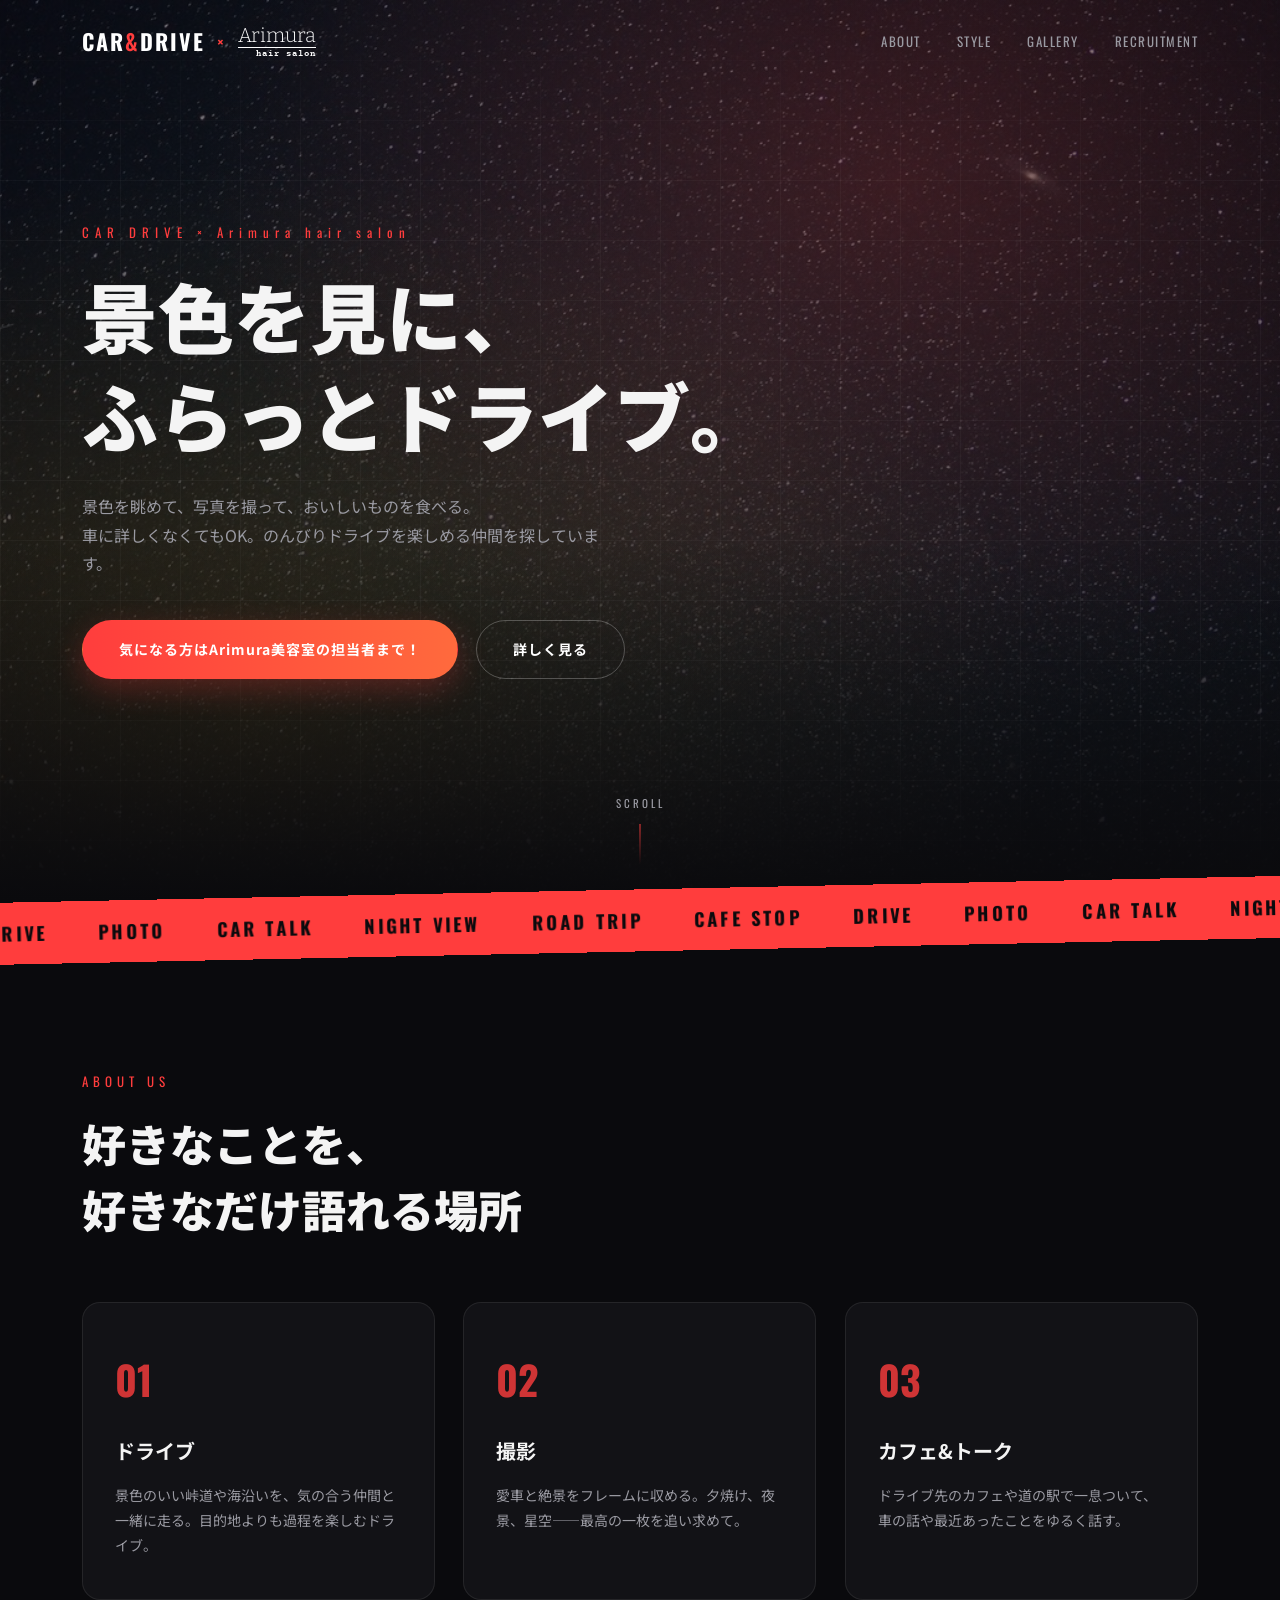
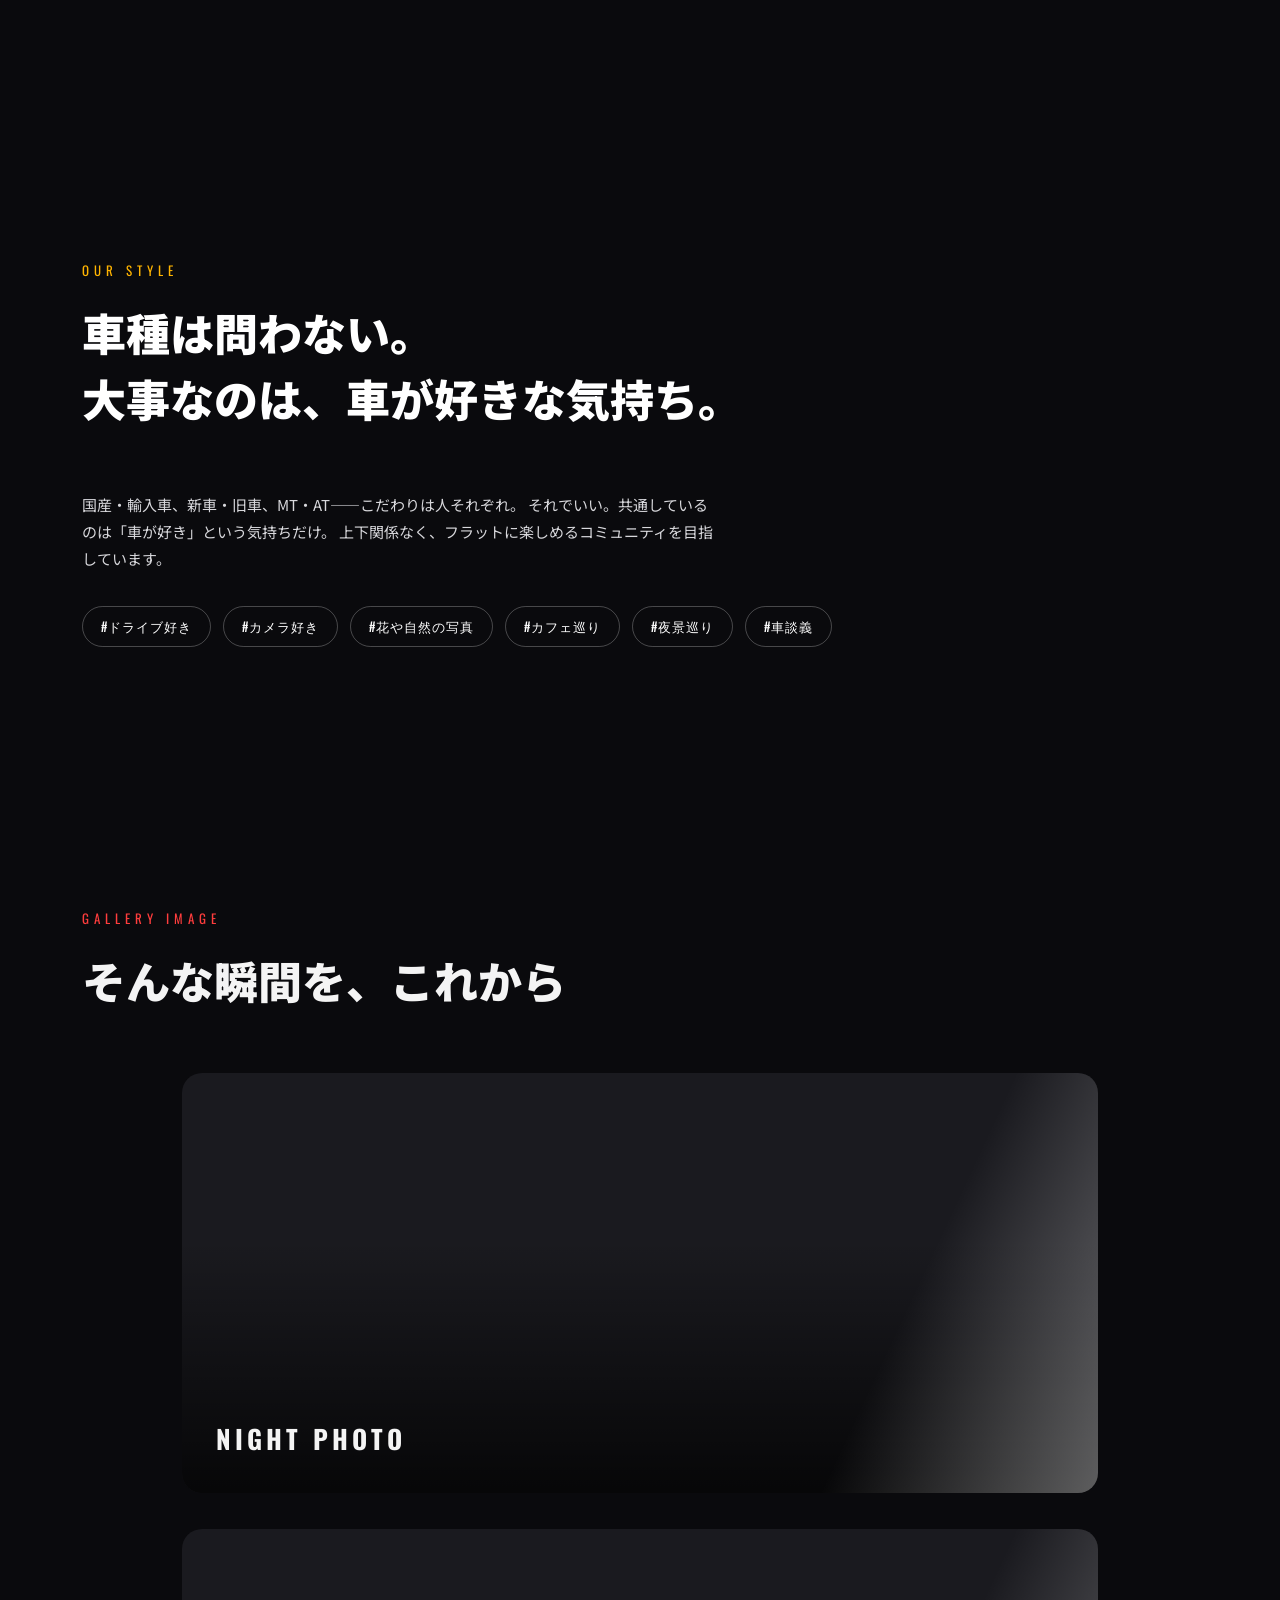
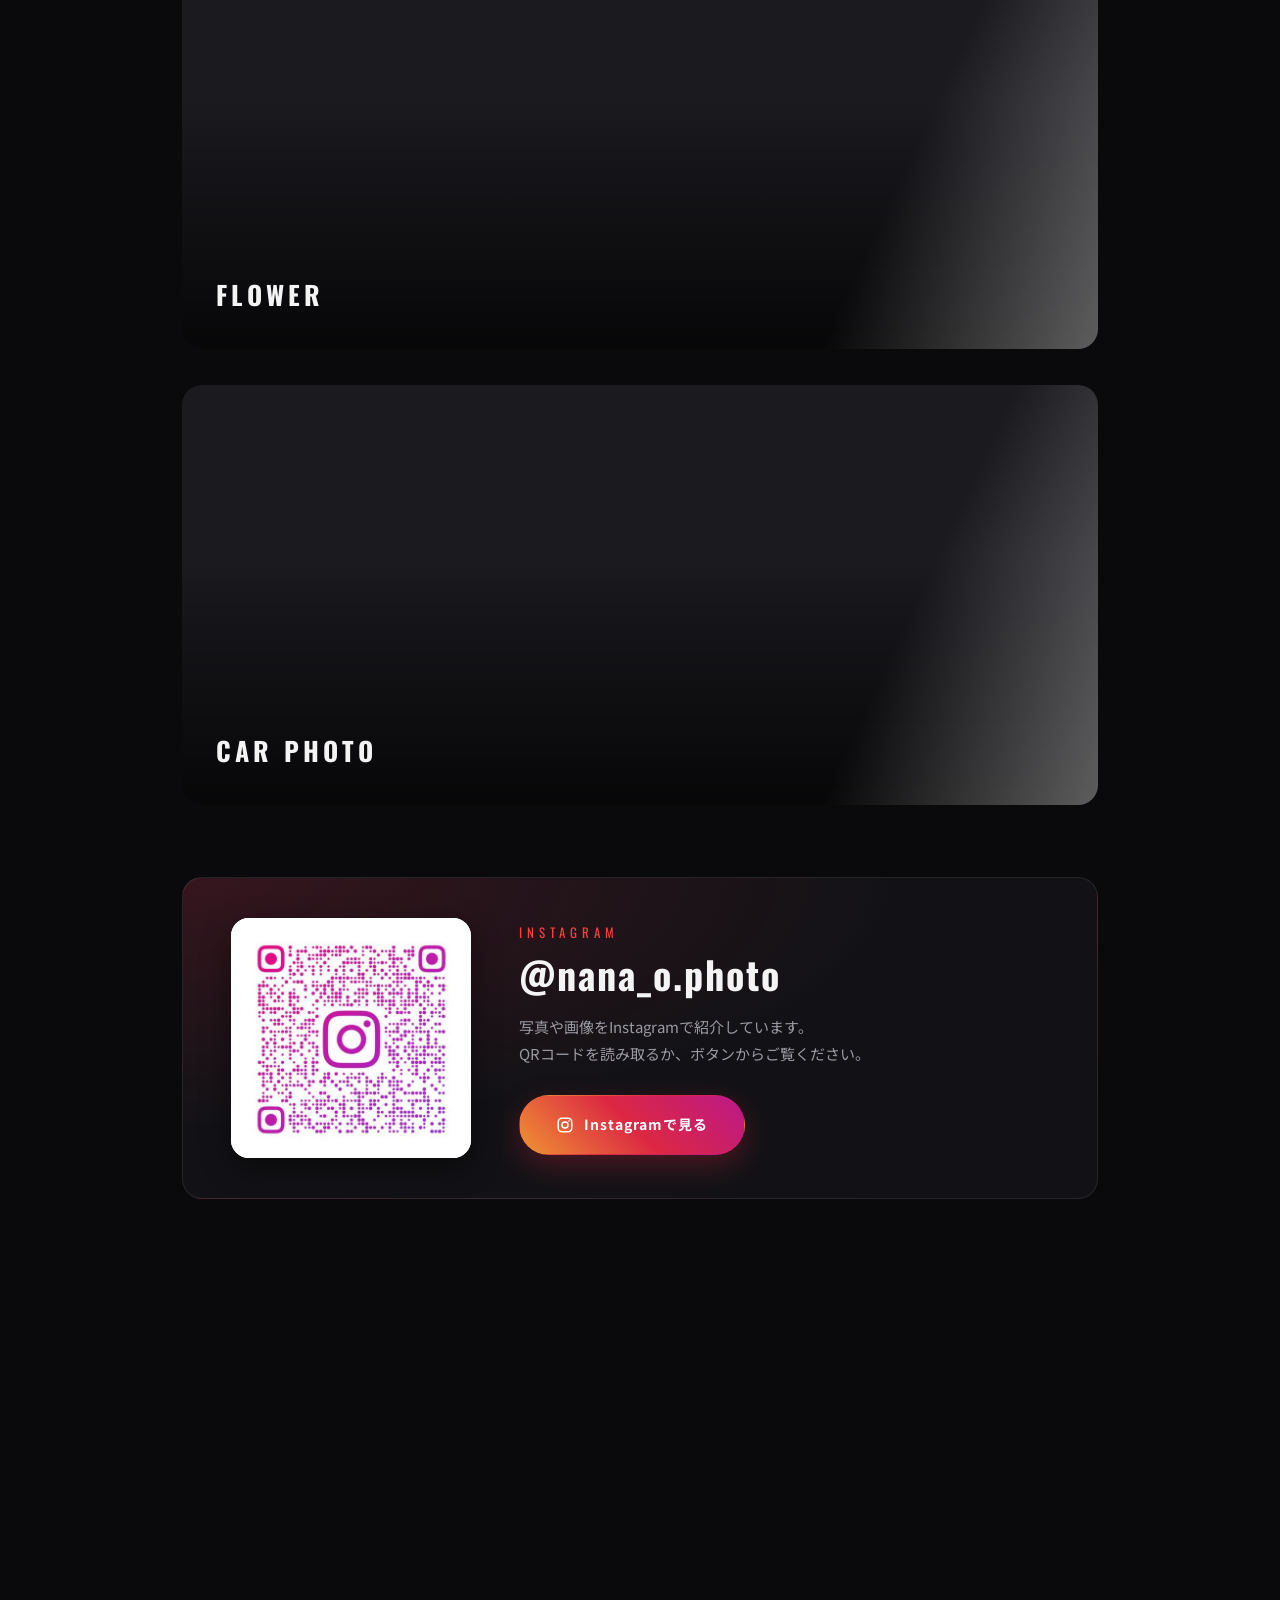
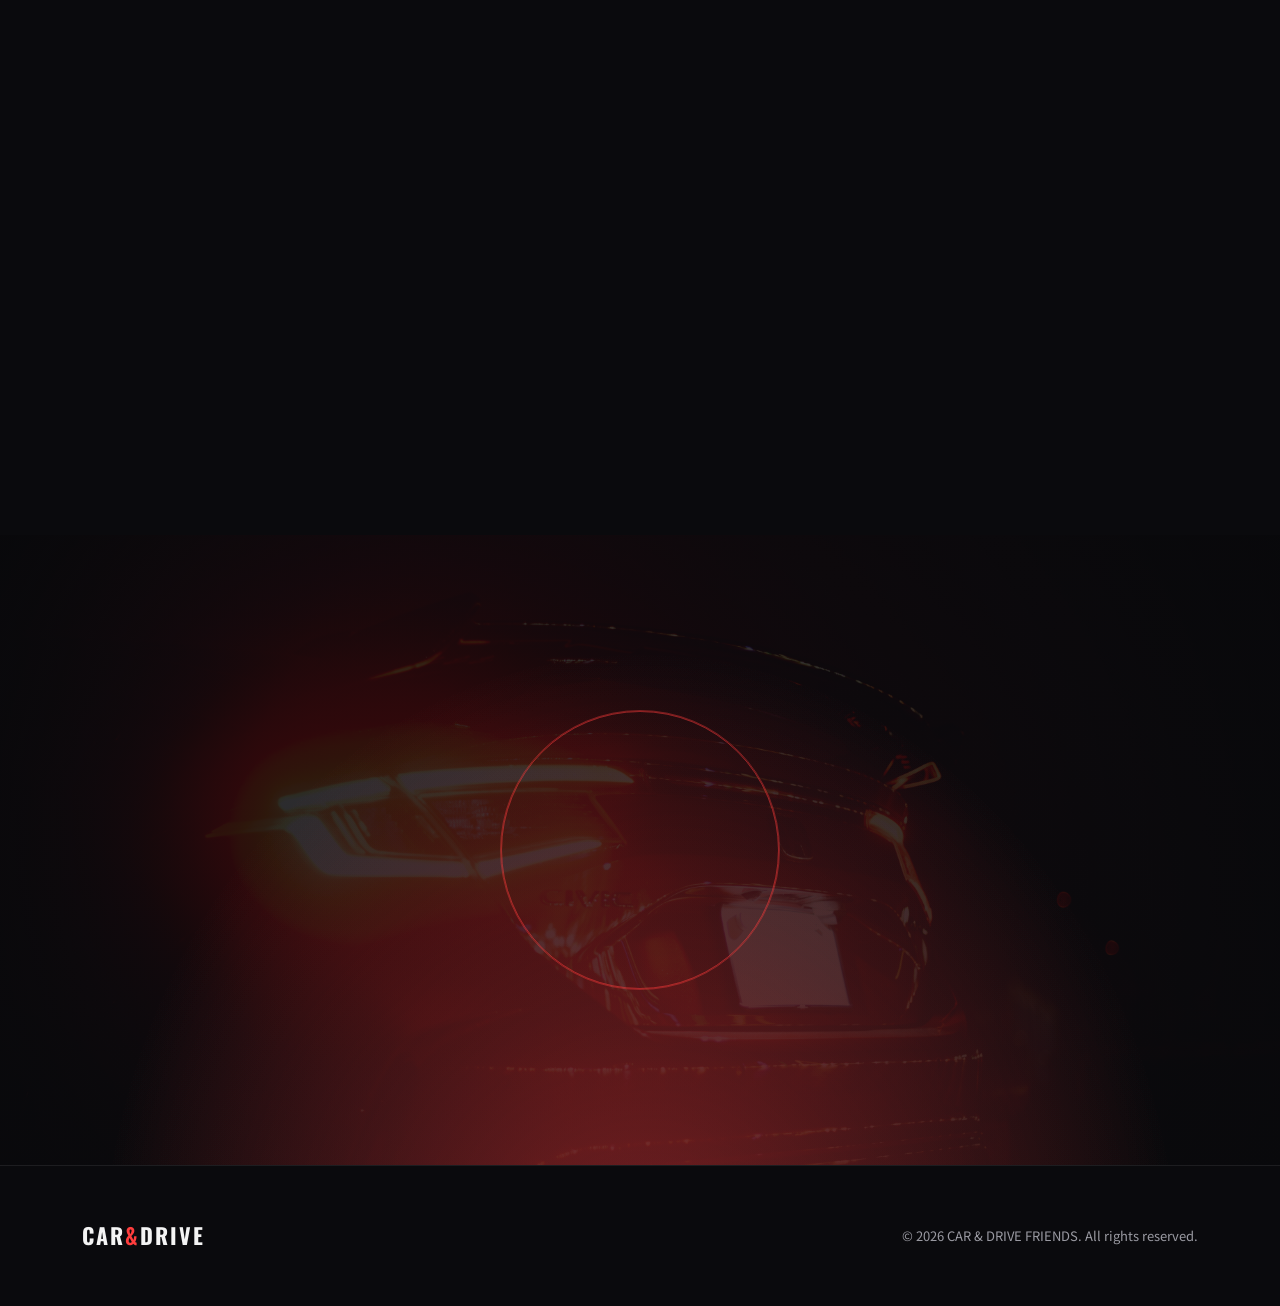
==== commit ec4939f7: "Instagramのリンクをギャラリーに追加 QRコードと「Instagramで見る」ボタンを掲載（@nana_o.photo）。index.htmlとmain.htmlは同じ内容に揃えています。  " ====
--- a/main.html
+++ b/main.html
@@ -188,6 +188,27 @@
       <em class="tap-hint">タップで拡大</em>
     </div>
   </div>
+
+  <!-- INSTAGRAM -->
+  <div class="insta-wrap" data-aos>
+    <div class="insta-card">
+      <a href="https://www.instagram.com/nana_o.photo/" class="insta-qr" target="_blank" rel="noopener noreferrer" aria-label="Instagram @nana_o.photo を開く">
+        <img src="images/instagram-qr.jpg" alt="Instagram @nana_o.photo のQRコード" width="490" height="490" loading="lazy">
+      </a>
+      <div class="insta-info">
+        <p class="insta-kicker">INSTAGRAM</p>
+        <h3 class="insta-handle">@nana_o.photo</h3>
+        <p class="insta-text">
+          <span>写真や画像を</span><span>Instagramで紹介しています。</span><br>
+          <span>QRコードを読み取るか、</span><span>ボタンからご覧ください。</span>
+        </p>
+        <a href="https://www.instagram.com/nana_o.photo/" class="btn btn-insta" target="_blank" rel="noopener noreferrer">
+          <svg class="ig-icon" viewBox="0 0 24 24" aria-hidden="true"><rect x="3" y="3" width="18" height="18" rx="5"/><circle cx="12" cy="12" r="4"/><circle class="ig-dot" cx="17.3" cy="6.7" r="1.1"/></svg>
+          Instagramで見る
+        </a>
+      </div>
+    </div>
+  </div>
 </section>
 
 <!-- ライトボックス -->
--- a/style.css
+++ b/style.css
@@ -624,6 +624,82 @@
   0% { transform: scale(1); }
   12.5% { transform: scale(1.12); }
   100% { transform: scale(1.12); }
+}
+
+/* ===== INSTAGRAM ===== */
+.insta-wrap {
+  max-width: 980px;
+  margin: 72px auto 0;
+  padding: 0 32px;
+}
+.insta-card {
+  display: grid;
+  grid-template-columns: 240px 1fr;
+  align-items: center;
+  gap: 48px;
+  padding: 40px 48px;
+  background:
+    radial-gradient(ellipse at 0% 0%, rgba(220,39,67,.18), transparent 55%),
+    var(--bg-soft);
+  border: 1px solid var(--line);
+  border-radius: 20px;
+  transition: border-color .4s ease, box-shadow .4s ease;
+}
+.insta-card:hover {
+  border-color: rgba(220,39,67,.6);
+  box-shadow: 0 20px 50px rgba(220,39,67,.2);
+}
+.insta-qr {
+  display: block;
+  background: #fff;
+  border-radius: 18px;
+  overflow: hidden;
+  box-shadow: 0 10px 30px rgba(0,0,0,.45);
+  transition: transform .4s ease, box-shadow .4s ease;
+}
+.insta-qr:hover { transform: translateY(-4px); box-shadow: 0 16px 40px rgba(220,39,67,.35); }
+.insta-qr img { display: block; width: 100%; height: auto; }
+.insta-kicker {
+  font-family: var(--ff-en);
+  color: var(--accent);
+  letter-spacing: 5px;
+  font-size: 13px;
+  margin-bottom: 6px;
+}
+.insta-handle {
+  font-family: var(--ff-en);
+  font-size: clamp(26px, 4vw, 38px);
+  font-weight: 700;
+  letter-spacing: 2px;
+  line-height: 1.3;
+}
+.insta-text { color: var(--text-dim); font-size: 15px; margin: 14px 0 28px; }
+.insta-text span { display: inline-block; }
+.btn-insta {
+  gap: 10px;
+  background: linear-gradient(45deg, #f09433 0%, #dc2743 50%, #bc1888 100%);
+  color: #fff;
+  box-shadow: 0 10px 30px rgba(220,39,67,.3);
+}
+.btn-insta:hover { transform: translateY(-3px); box-shadow: 0 14px 34px rgba(220,39,67,.45); }
+.ig-icon {
+  width: 18px; height: 18px;
+  fill: none;
+  stroke: currentColor;
+  stroke-width: 2;
+  stroke-linecap: round;
+  stroke-linejoin: round;
+}
+.ig-icon .ig-dot { fill: currentColor; stroke: none; }
+@media (max-width: 700px) {
+  .insta-card {
+    grid-template-columns: 1fr;
+    justify-items: center;
+    text-align: center;
+    gap: 28px;
+    padding: 32px 24px;
+  }
+  .insta-qr { width: 220px; }
 }
 
 /* ===== REQUIREMENT ===== */
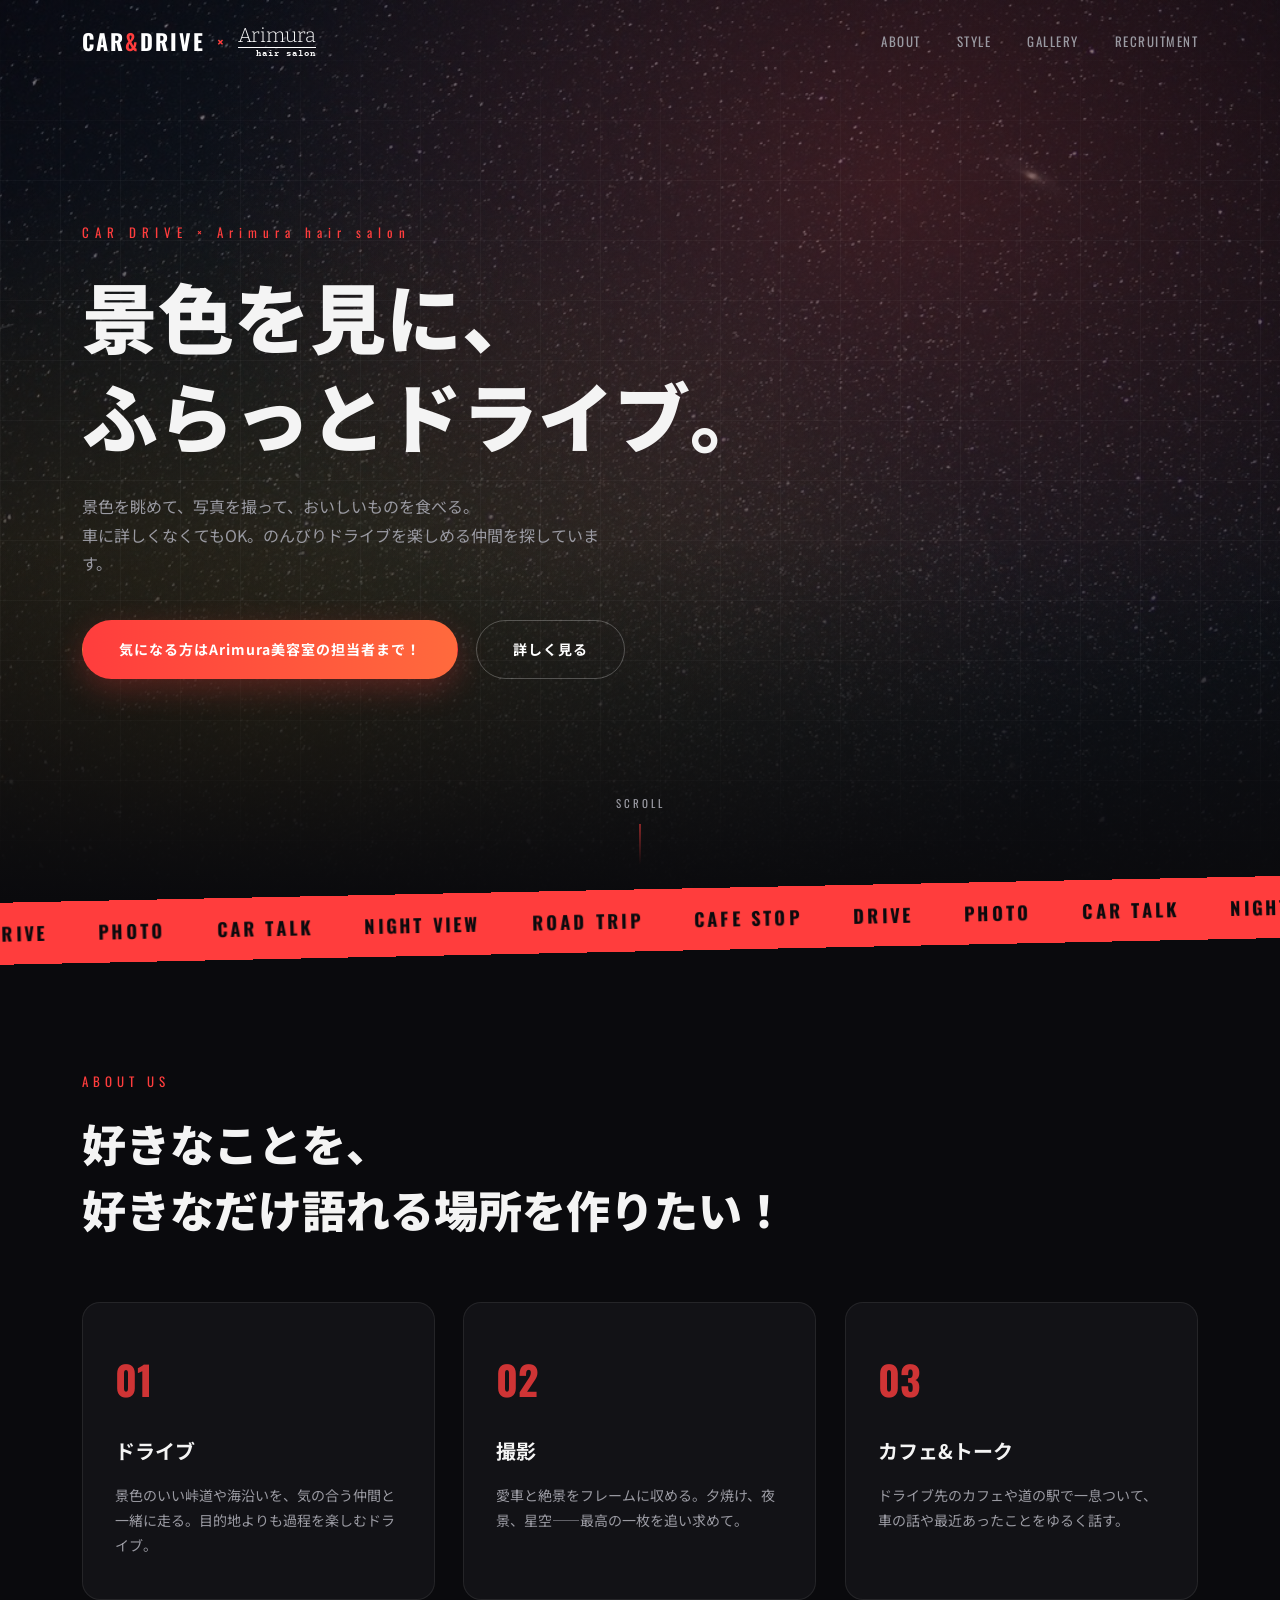
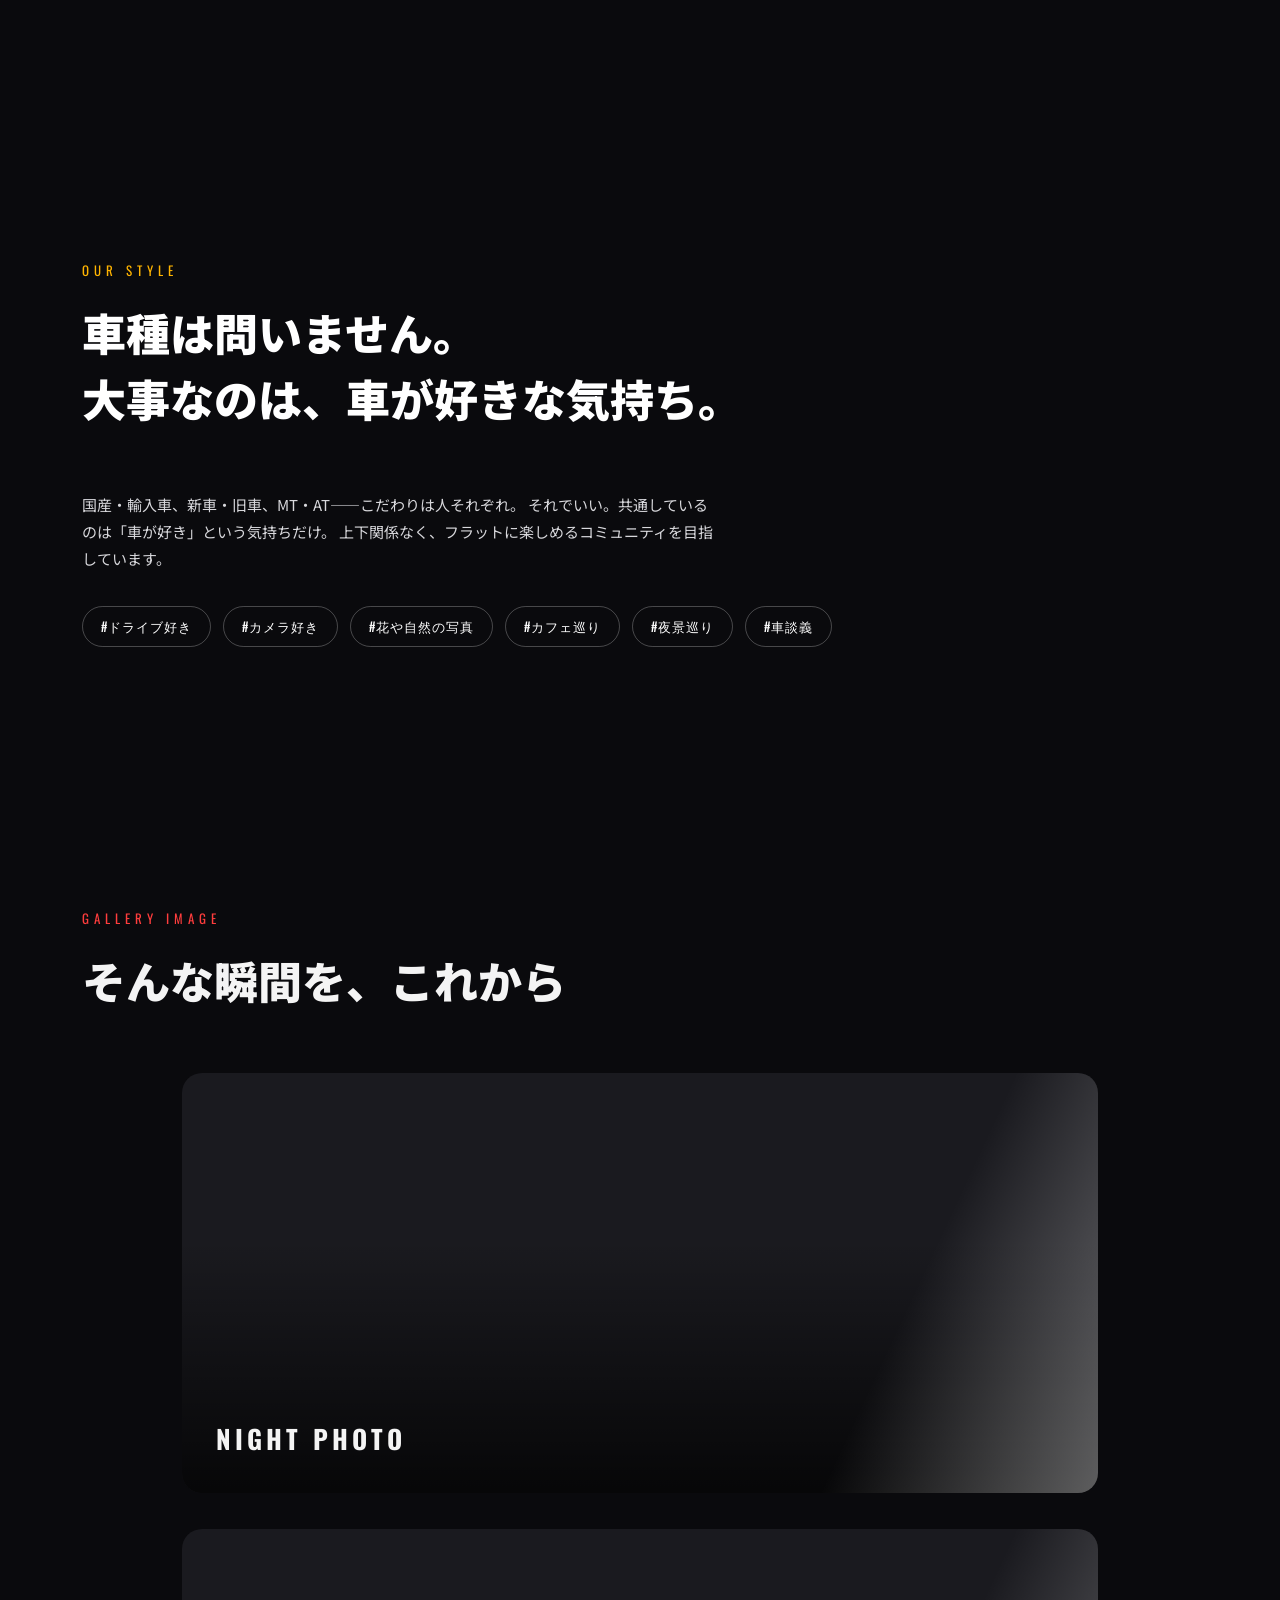
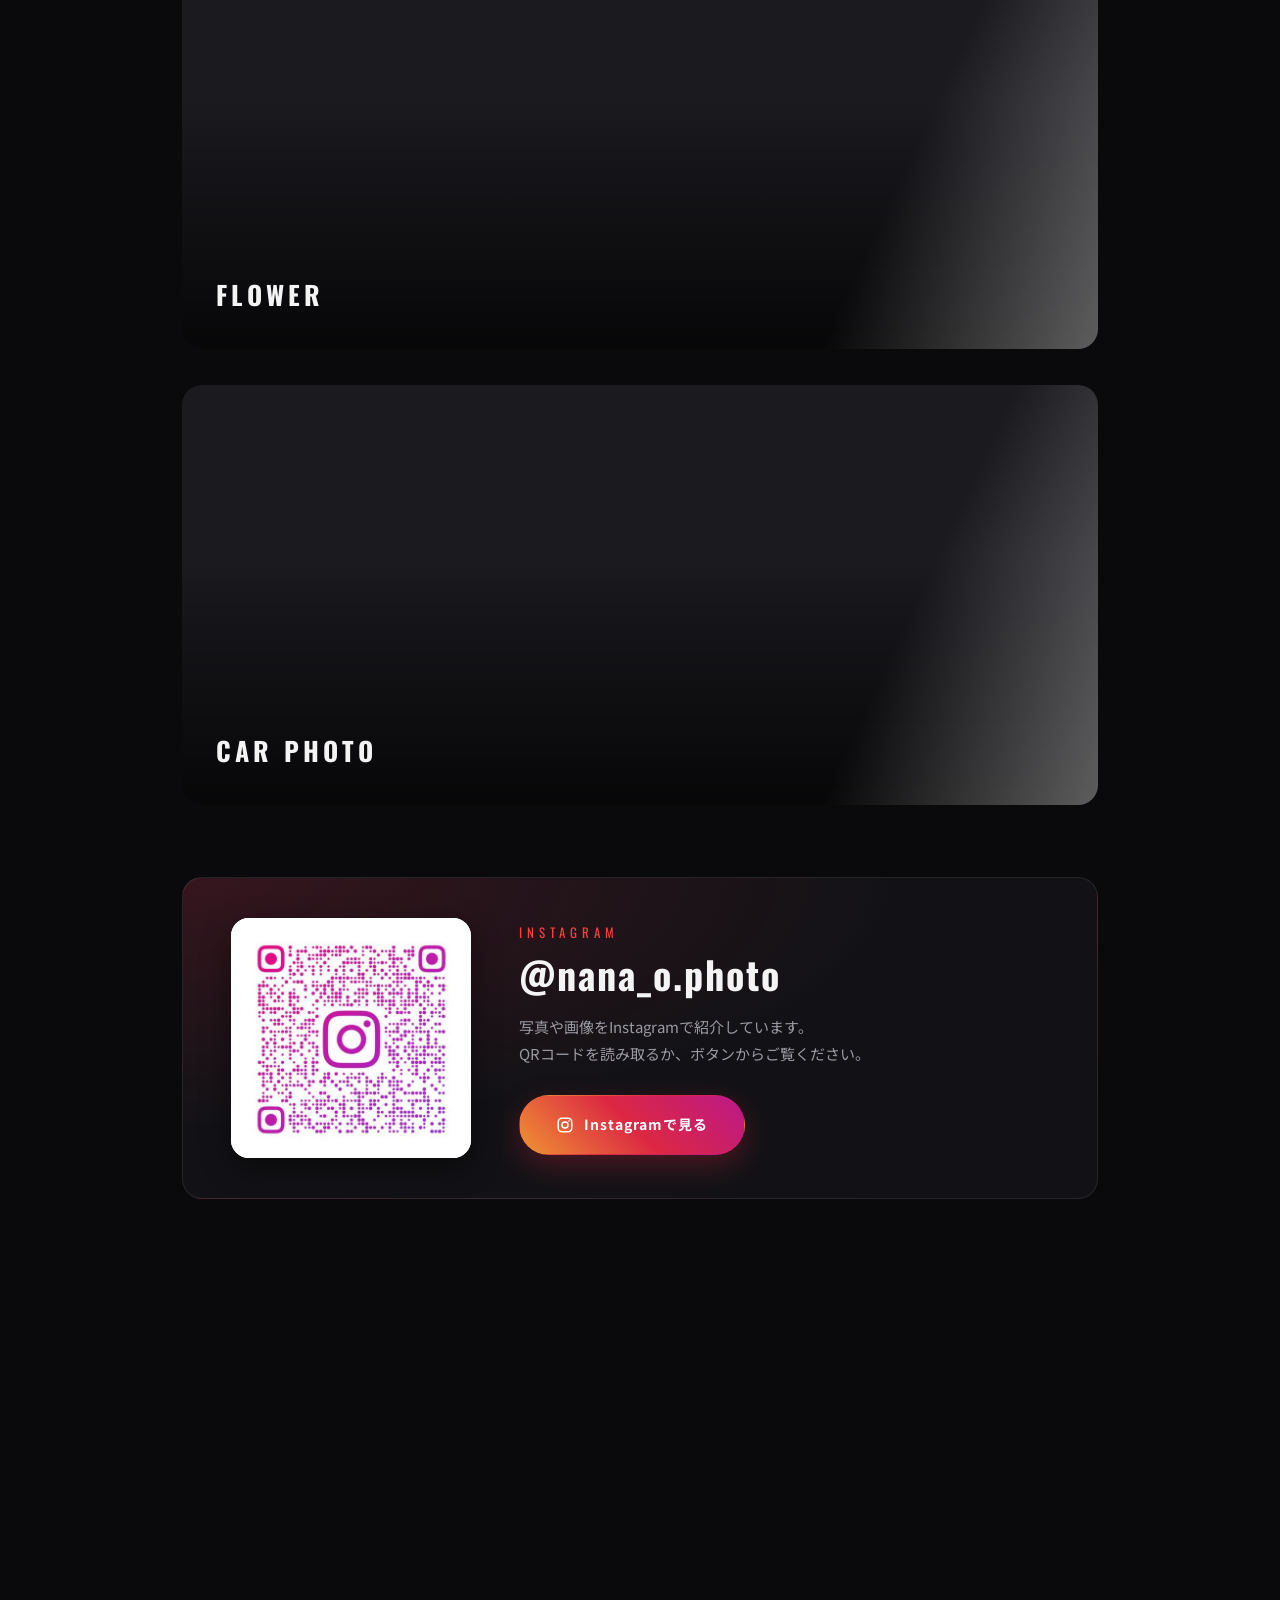
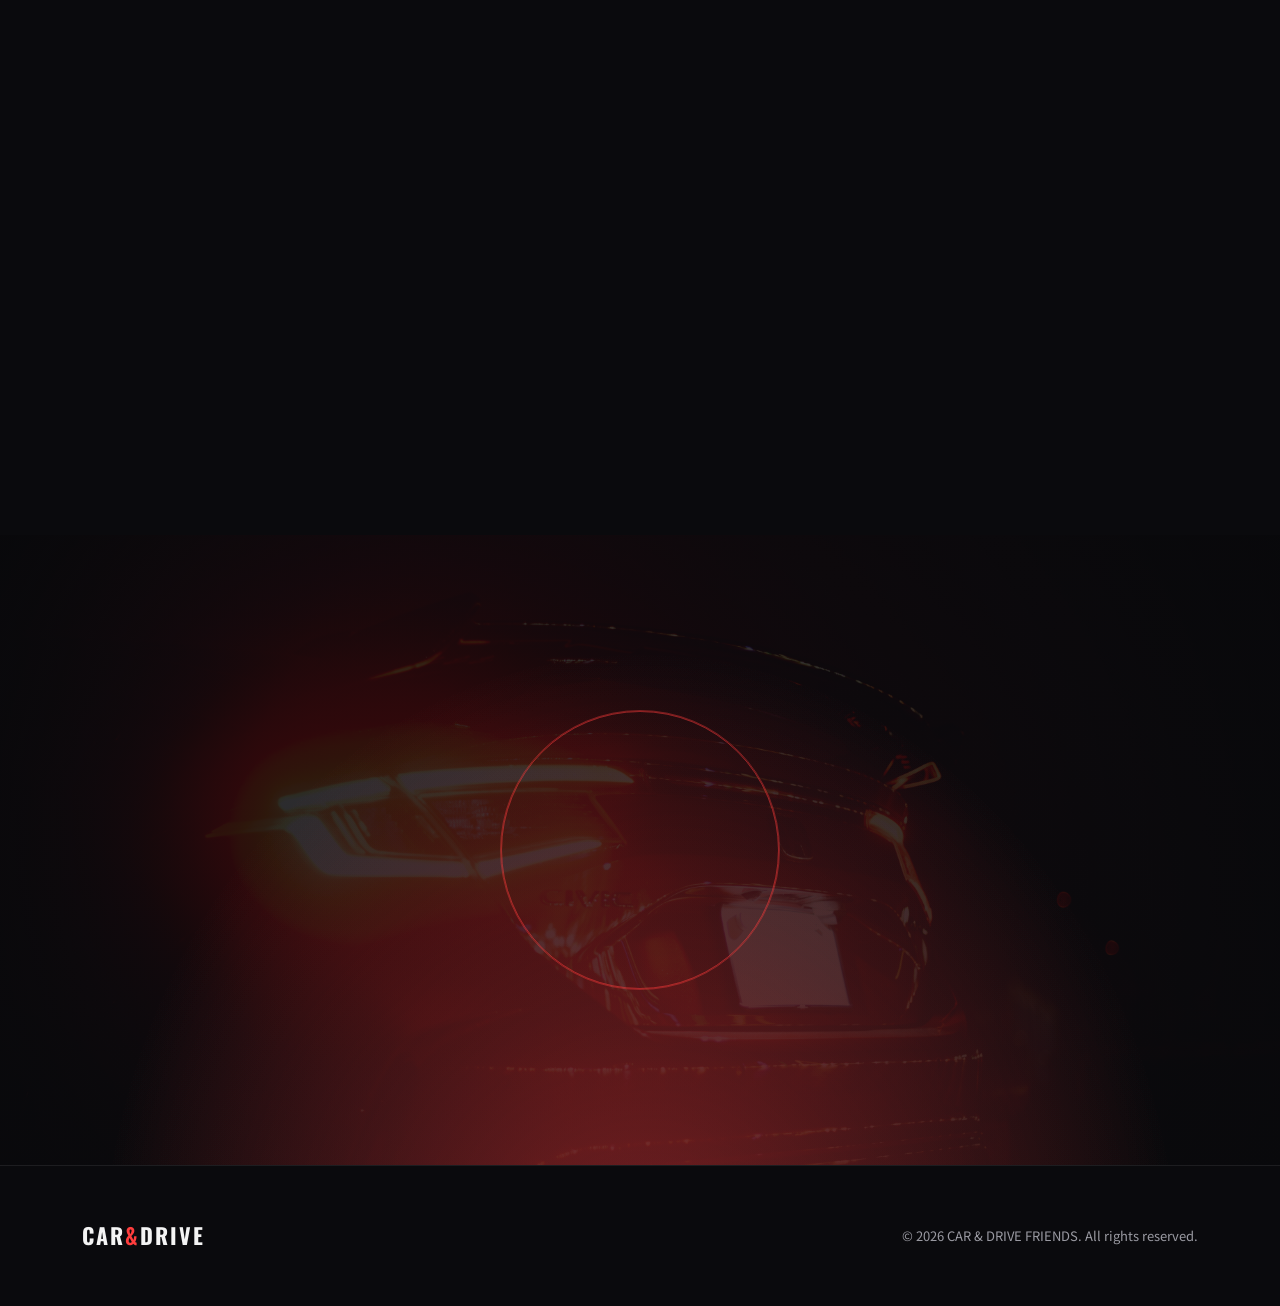
==== commit c634097f: "見出しの文言を調整 ABOUTの見出しを「好きなだけ語れる場所を作りたい！」に、STYLEの見出しを「車種は問いません。」に変更。index.htmlとmain.htmlは同じ内容に揃えています。  " ====
--- a/main.html
+++ b/main.html
@@ -95,7 +95,7 @@
 <section class="about" id="about">
   <div class="container">
     <p class="section-kicker" data-aos>ABOUT US</p>
-    <h2 class="section-title" data-aos>好きなことを、<br>好きなだけ語れる場所</h2>
+    <h2 class="section-title" data-aos>好きなことを、<br>好きなだけ語れる場所を作りたい！</h2>
     <div class="about-grid">
       <div class="about-card" data-aos>
         <div class="about-num">01</div>
@@ -121,7 +121,7 @@
   <div class="style-overlay"></div>
   <div class="container style-content">
     <p class="section-kicker light" data-aos>OUR STYLE</p>
-    <h2 class="section-title light" data-aos>車種は問わない。<br>大事なのは、車が好きな気持ち。</h2>
+    <h2 class="section-title light" data-aos>車種は問いません。<br>大事なのは、車が好きな気持ち。</h2>
     <p class="style-text" data-aos>
       国産・輸入車、新車・旧車、MT・AT——こだわりは人それぞれ。
       それでいい。共通しているのは「車が好き」という気持ちだけ。
@@ -227,7 +227,7 @@
     <div class="req-table" data-aos>
       <div class="req-row">
         <div class="req-label">対象</div>
-        <div class="req-value">20代の男女（車好き・写真好き・ドライブ好き大歓迎）</div>
+        <div class="req-value">年齢不問の男女（車好き・写真好き・ドライブ好き大歓迎）</div>
       </div>
       <div class="req-row">
         <div class="req-label">車種</div>
